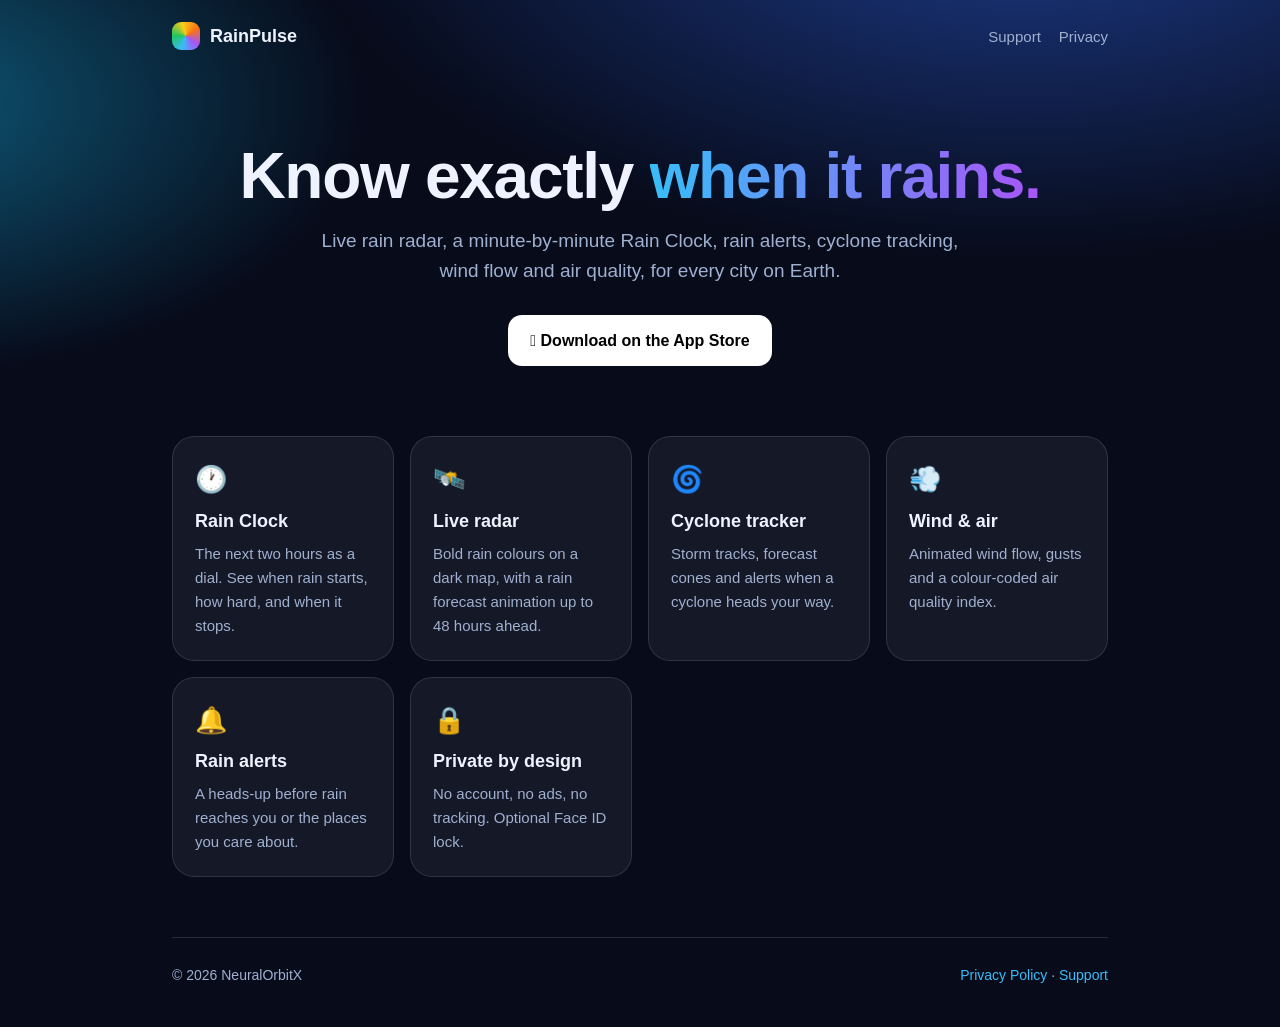
==== docs/index.html @ 942338b2 "Website: landing, privacy policy, support (GitHub Pages); wire URLs Co-Authored-By: Claude Opus 5.5 " ====
<!DOCTYPE html>
<html lang="en"><head><meta charset="utf-8"><meta name="viewport" content="width=device-width,initial-scale=1">
<title>RainPulse: Live Rain Radar, Rain Alerts, Wind & Air Quality</title>
<meta name="description" content="RainPulse shows when rain starts and stops, minute by minute. Live rain radar, rain forecast animation, cyclone tracker, wind flow and air quality for every city in the world.">
<meta property="og:title" content="RainPulse: Live Rain Radar"><meta property="og:description" content="Know exactly when it rains. Radar, rain alerts, cyclones, wind and AQI.">
<meta name="apple-itunes-app" content="app-id=6838320608">
<link rel="stylesheet" href="style.css">
<script type="application/ld+json">{"@context":"https://schema.org","@type":"MobileApplication","name":"RainPulse: Live Rain Radar","operatingSystem":"iOS","applicationCategory":"WeatherApplication","author":{"@type":"Organization","name":"NeuralOrbitX"},"offers":{"@type":"Offer","price":"0","priceCurrency":"USD"}}</script>
</head><body><div class="wrap">
<header><a class="brand" href="./"><span class="dot"></span>RainPulse</a><nav><a href="support.html">Support</a><a href="privacy.html">Privacy</a></nav></header>
<section class="hero">
<h1>Know exactly <span>when it rains.</span></h1>
<p>Live rain radar, a minute-by-minute Rain Clock, rain alerts, cyclone tracking, wind flow and air quality, for every city on Earth.</p>
<a class="cta" href="https://apps.apple.com/app/id6838320608">&#63743; Download on the App Store</a>
</section>
<section class="grid">
<div class="card"><div class="icon">🕐</div><h3>Rain Clock</h3><p>The next two hours as a dial. See when rain starts, how hard, and when it stops.</p></div>
<div class="card"><div class="icon">🛰️</div><h3>Live radar</h3><p>Bold rain colours on a dark map, with a rain forecast animation up to 48 hours ahead.</p></div>
<div class="card"><div class="icon">🌀</div><h3>Cyclone tracker</h3><p>Storm tracks, forecast cones and alerts when a cyclone heads your way.</p></div>
<div class="card"><div class="icon">💨</div><h3>Wind & air</h3><p>Animated wind flow, gusts and a colour-coded air quality index.</p></div>
<div class="card"><div class="icon">🔔</div><h3>Rain alerts</h3><p>A heads-up before rain reaches you or the places you care about.</p></div>
<div class="card"><div class="icon">🔒</div><h3>Private by design</h3><p>No account, no ads, no tracking. Optional Face ID lock.</p></div>
</section>
<footer><span>© 2026 NeuralOrbitX</span><span><a href="privacy.html">Privacy Policy</a> · <a href="support.html">Support</a></span></footer>
</div></body></html>
---- docs/style.css ----
:root{--bg:#070b1a;--fg:#eef3ff;--mute:#9fb0d0;--accent:#38bdf8;--card:rgba(255,255,255,.06);--line:rgba(255,255,255,.12)}
*{box-sizing:border-box}html{-webkit-text-size-adjust:100%}
body{margin:0;background:radial-gradient(1200px 600px at 80% -10%,#1d3b8a 0%,transparent 60%),radial-gradient(900px 500px at -10% 10%,#0e5a7a 0%,transparent 55%),var(--bg);color:var(--fg);font:16px/1.6 -apple-system,BlinkMacSystemFont,"SF Pro Text","Segoe UI",Roboto,sans-serif;min-height:100vh}
a{color:var(--accent);text-decoration:none}a:hover{text-decoration:underline}
.wrap{max-width:980px;margin:0 auto;padding:0 22px}
header{display:flex;justify-content:space-between;align-items:center;padding:22px 0}
.brand{display:flex;gap:10px;align-items:center;font-weight:700;font-size:18px;color:var(--fg)}
.brand .dot{width:28px;height:28px;border-radius:9px;background:conic-gradient(from 200deg,#38bdf8,#22c55e,#facc15,#f97316,#a855f7,#38bdf8)}
nav a{color:var(--mute);margin-left:18px;font-size:15px}
.hero{padding:70px 0 40px;text-align:center}
.hero h1{font-size:clamp(38px,6vw,64px);line-height:1.05;margin:0 0 16px;font-weight:800;letter-spacing:-.02em}
.hero h1 span{background:linear-gradient(90deg,#38bdf8,#a855f7);-webkit-background-clip:text;background-clip:text;color:transparent}
.hero p{color:var(--mute);font-size:19px;max-width:640px;margin:0 auto 28px}
.cta{display:inline-flex;gap:10px;align-items:center;background:#fff;color:#000;padding:13px 22px;border-radius:14px;font-weight:600}
.cta:hover{text-decoration:none;opacity:.9}
.grid{display:grid;grid-template-columns:repeat(auto-fit,minmax(220px,1fr));gap:16px;padding:30px 0 60px}
.card{background:var(--card);border:1px solid var(--line);border-radius:22px;padding:22px;backdrop-filter:blur(10px)}
.card h3{margin:6px 0 6px;font-size:18px}.card p{margin:0;color:var(--mute);font-size:15px}
.icon{font-size:26px}
.doc{max-width:760px;padding:30px 0 80px}.doc h1{font-size:36px;margin:10px 0}.doc h2{font-size:21px;margin-top:34px}
.doc p,.doc li{color:#d6def0}.updated{color:var(--mute);font-size:14px}
footer{border-top:1px solid var(--line);padding:26px 0 40px;color:var(--mute);font-size:14px;display:flex;justify-content:space-between;flex-wrap:wrap;gap:10px}
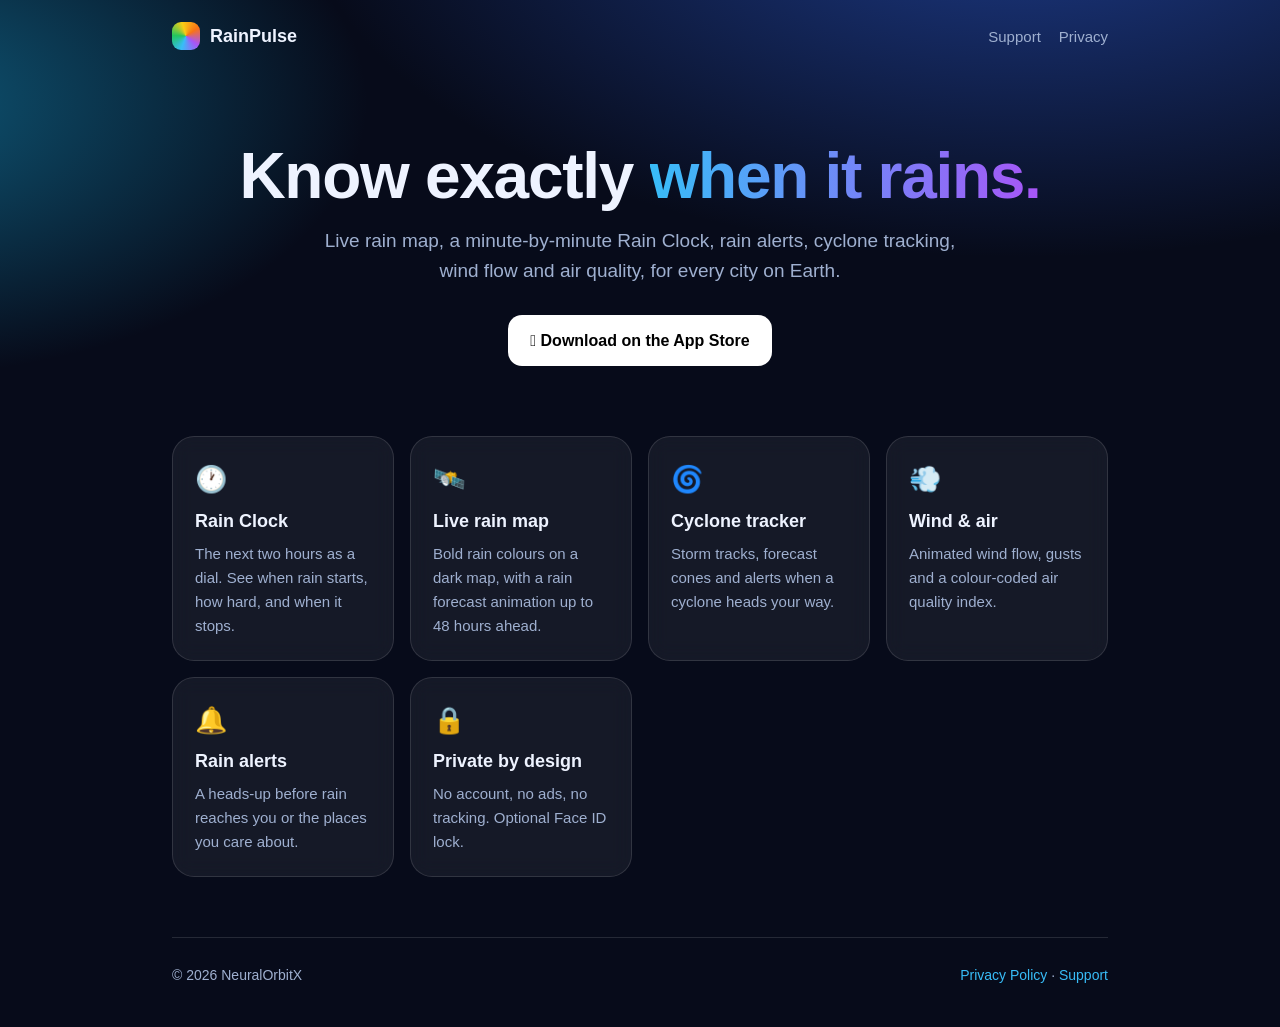
==== commit 22bfec33: "Call the map a rain map, not radar (app, translations, App Store listing, website); Rain Truth in li" ====
--- a/docs/index.html
+++ b/docs/index.html
@@ -1,21 +1,21 @@
 <!DOCTYPE html>
 <html lang="en"><head><meta charset="utf-8"><meta name="viewport" content="width=device-width,initial-scale=1">
-<title>RainPulse: Live Rain Radar, Rain Alerts, Wind & Air Quality</title>
-<meta name="description" content="RainPulse shows when rain starts and stops, minute by minute. Live rain radar, rain forecast animation, cyclone tracker, wind flow and air quality for every city in the world.">
-<meta property="og:title" content="RainPulse: Live Rain Radar"><meta property="og:description" content="Know exactly when it rains. Radar, rain alerts, cyclones, wind and AQI.">
+<title>RainPulse: Rain Map, Rain Alerts, Wind & Air Quality</title>
+<meta name="description" content="RainPulse shows when rain starts and stops, minute by minute. Live rain map, rain forecast animation, cyclone tracker, wind flow and air quality for every city in the world.">
+<meta property="og:title" content="RainPulse: Rain Map & Alerts"><meta property="og:description" content="Know exactly when it rains. Rain map, rain alerts, cyclones, wind and AQI.">
 <meta name="apple-itunes-app" content="app-id=6838320608">
 <link rel="stylesheet" href="style.css">
-<script type="application/ld+json">{"@context":"https://schema.org","@type":"MobileApplication","name":"RainPulse: Live Rain Radar","operatingSystem":"iOS","applicationCategory":"WeatherApplication","author":{"@type":"Organization","name":"NeuralOrbitX"},"offers":{"@type":"Offer","price":"0","priceCurrency":"USD"}}</script>
+<script type="application/ld+json">{"@context":"https://schema.org","@type":"MobileApplication","name":"RainPulse: Rain Map & Alerts","operatingSystem":"iOS","applicationCategory":"WeatherApplication","author":{"@type":"Organization","name":"NeuralOrbitX"},"offers":{"@type":"Offer","price":"0","priceCurrency":"USD"}}</script>
 </head><body><div class="wrap">
 <header><a class="brand" href="./"><span class="dot"></span>RainPulse</a><nav><a href="support.html">Support</a><a href="privacy.html">Privacy</a></nav></header>
 <section class="hero">
 <h1>Know exactly <span>when it rains.</span></h1>
-<p>Live rain radar, a minute-by-minute Rain Clock, rain alerts, cyclone tracking, wind flow and air quality, for every city on Earth.</p>
+<p>Live rain map, a minute-by-minute Rain Clock, rain alerts, cyclone tracking, wind flow and air quality, for every city on Earth.</p>
 <a class="cta" href="https://apps.apple.com/app/id6838320608">&#63743; Download on the App Store</a>
 </section>
 <section class="grid">
 <div class="card"><div class="icon">🕐</div><h3>Rain Clock</h3><p>The next two hours as a dial. See when rain starts, how hard, and when it stops.</p></div>
-<div class="card"><div class="icon">🛰️</div><h3>Live radar</h3><p>Bold rain colours on a dark map, with a rain forecast animation up to 48 hours ahead.</p></div>
+<div class="card"><div class="icon">🛰️</div><h3>Live rain map</h3><p>Bold rain colours on a dark map, with a rain forecast animation up to 48 hours ahead.</p></div>
 <div class="card"><div class="icon">🌀</div><h3>Cyclone tracker</h3><p>Storm tracks, forecast cones and alerts when a cyclone heads your way.</p></div>
 <div class="card"><div class="icon">💨</div><h3>Wind & air</h3><p>Animated wind flow, gusts and a colour-coded air quality index.</p></div>
 <div class="card"><div class="icon">🔔</div><h3>Rain alerts</h3><p>A heads-up before rain reaches you or the places you care about.</p></div>
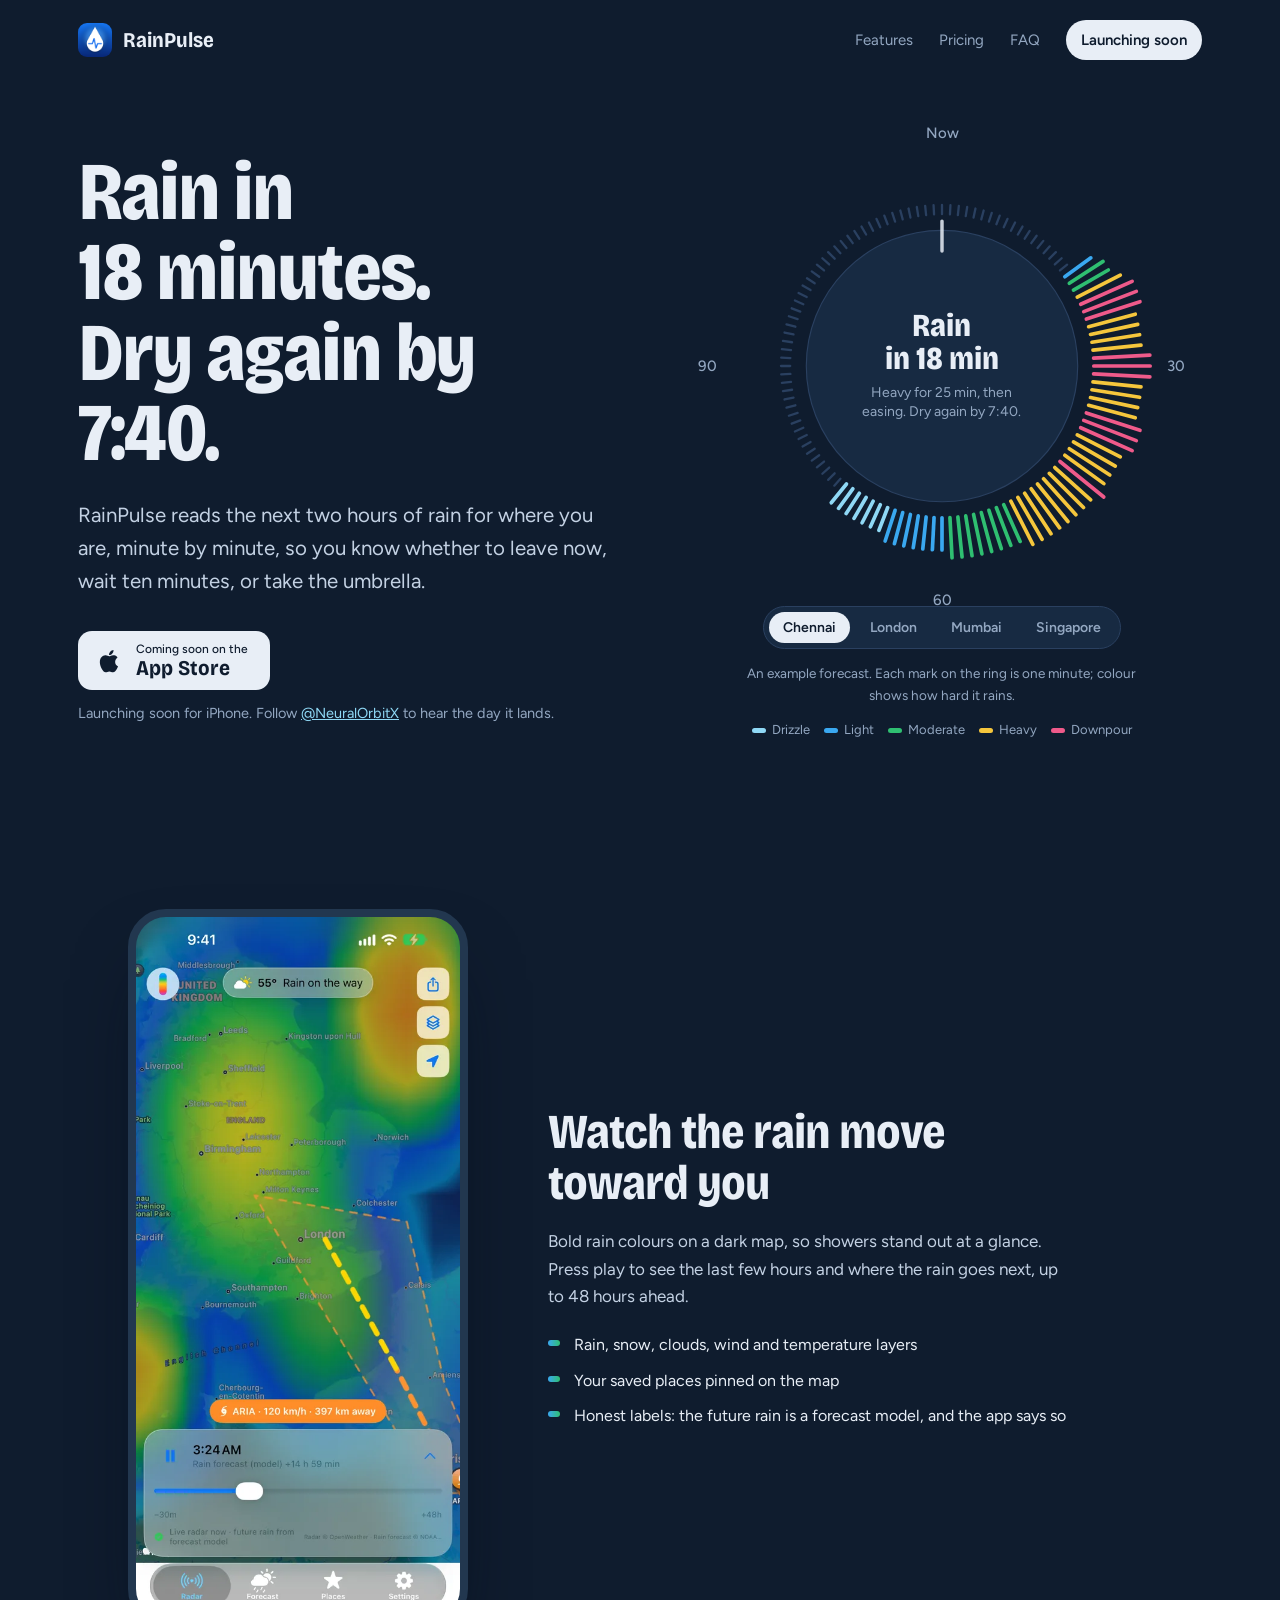
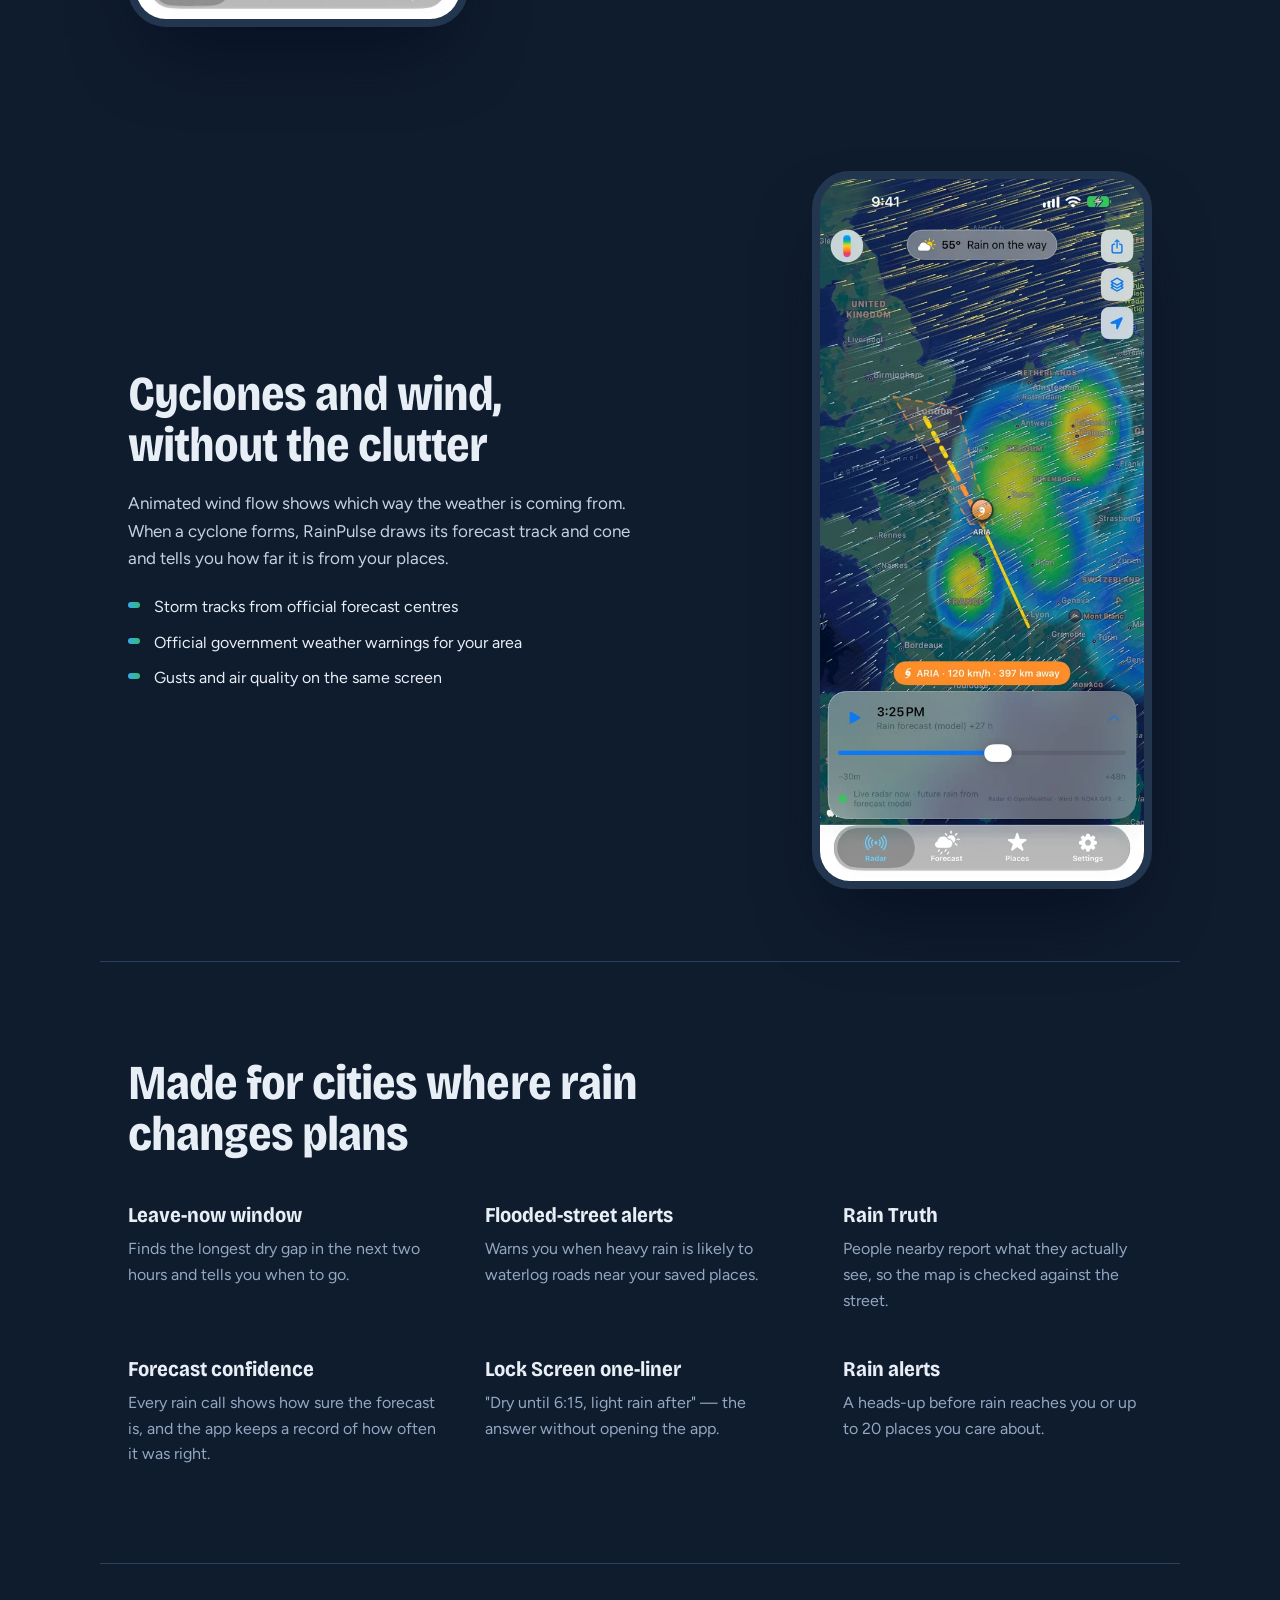
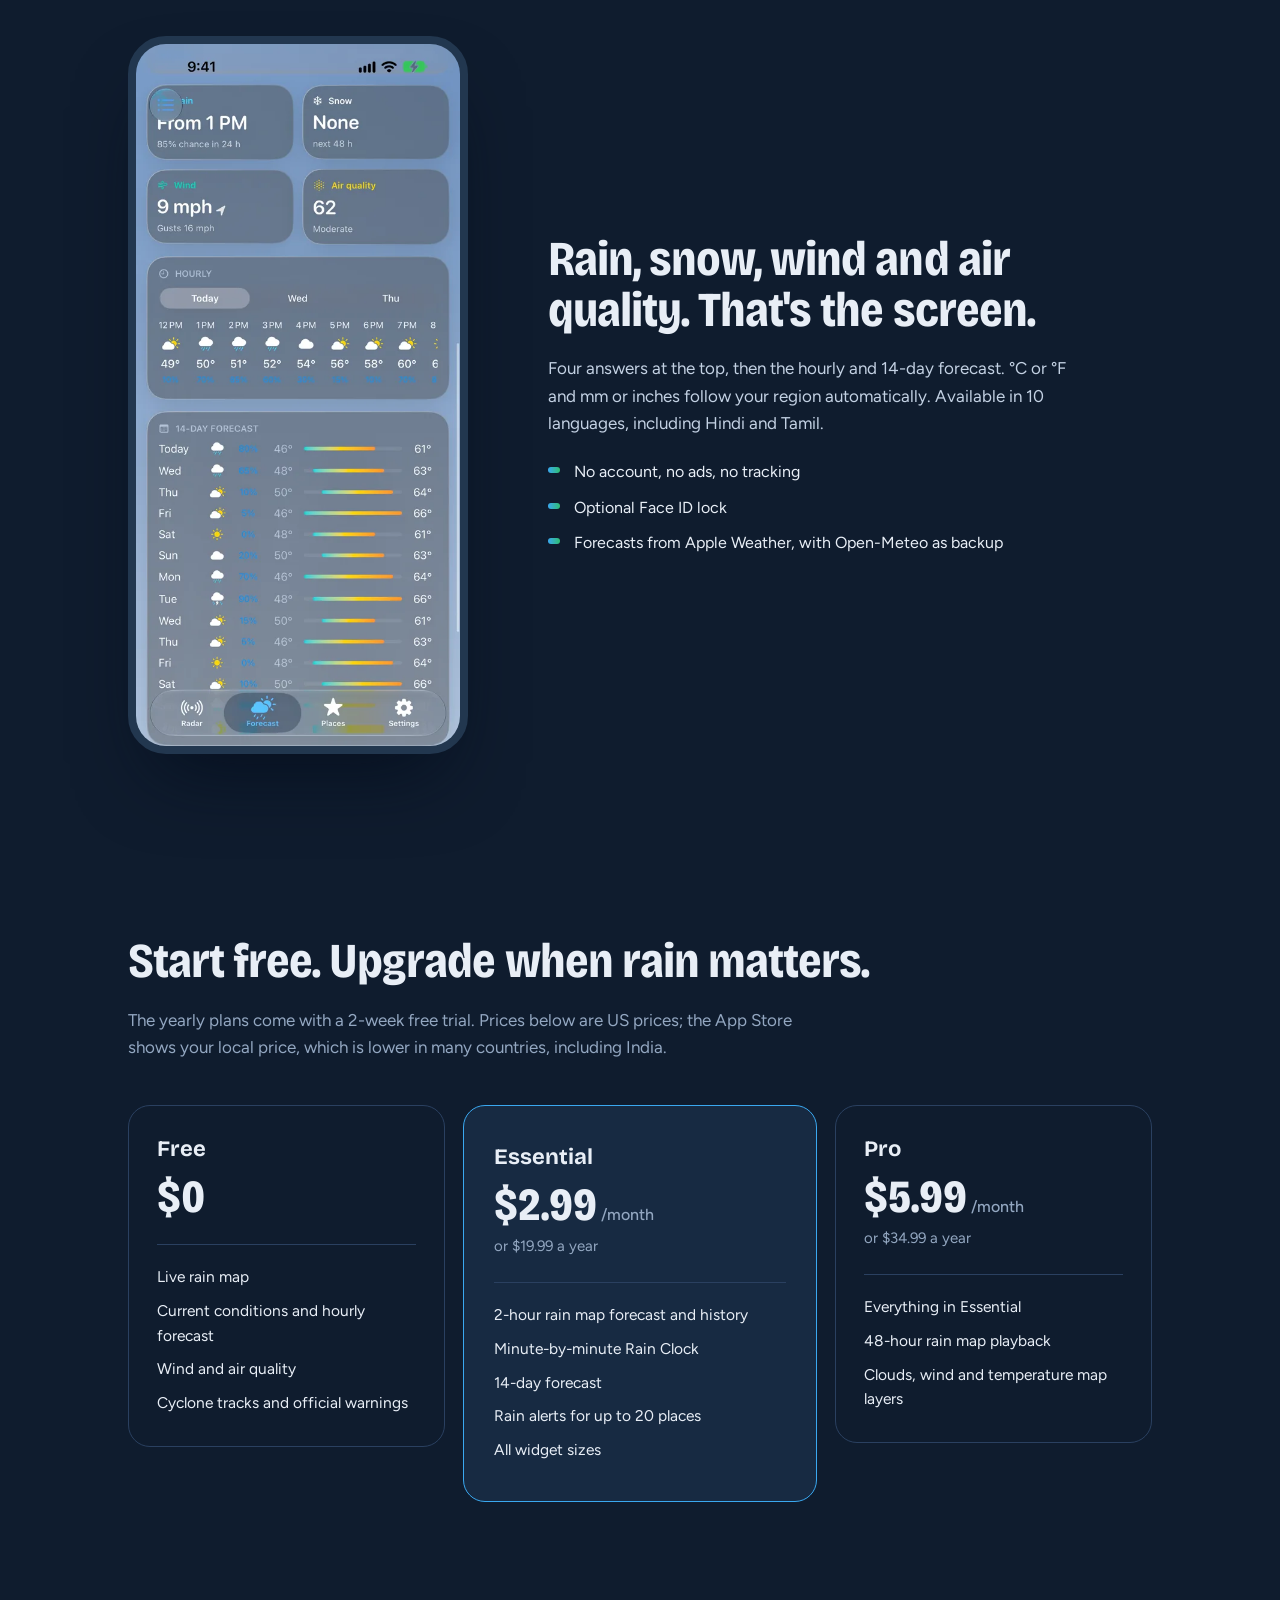
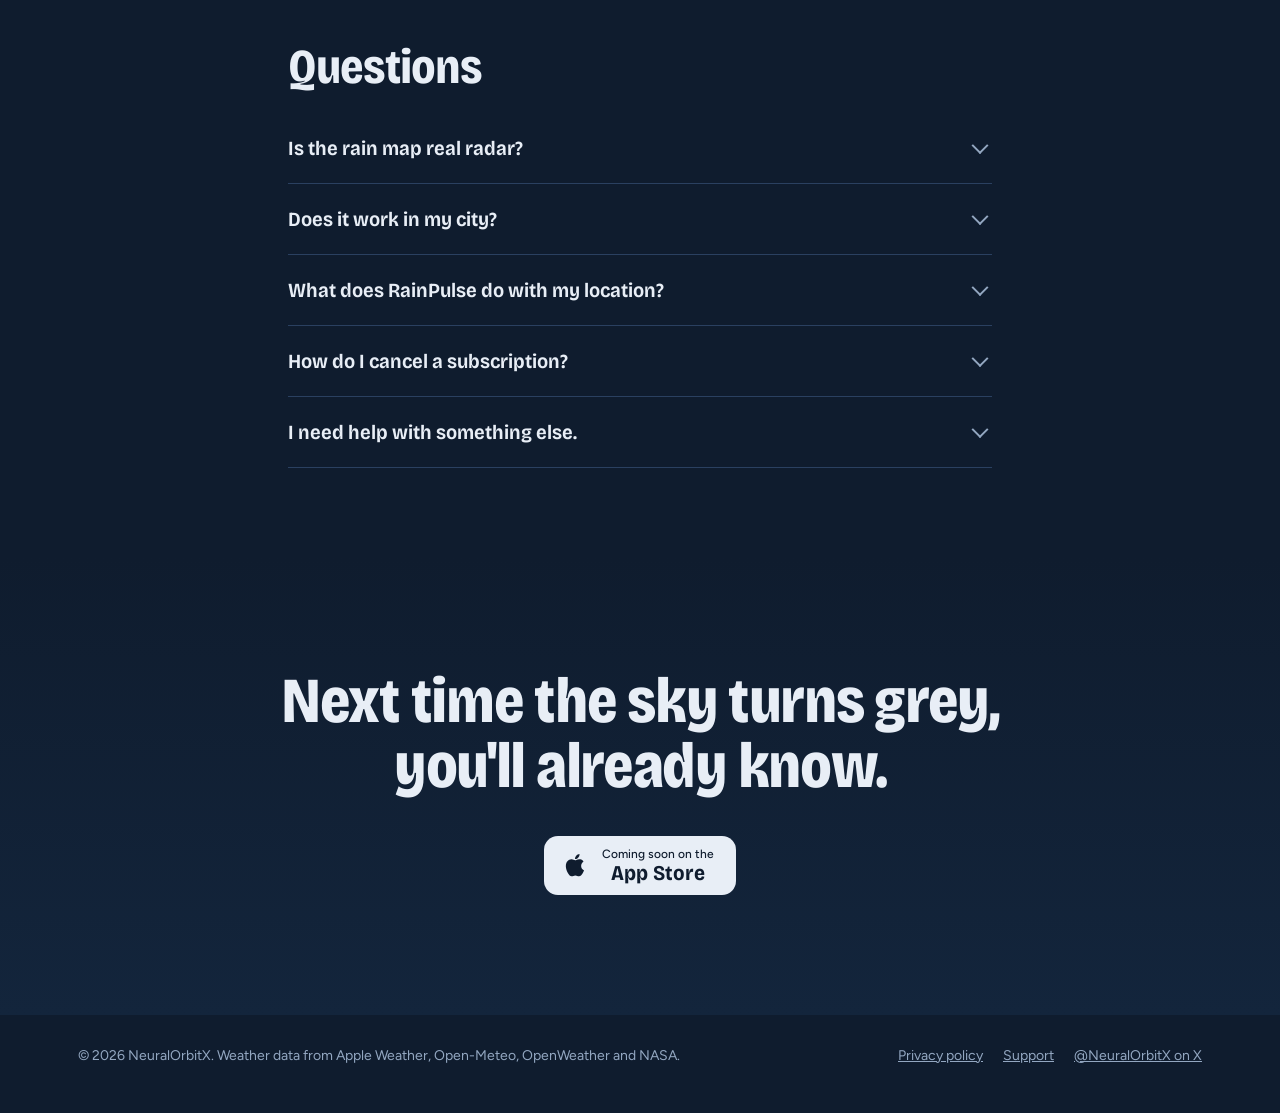
==== commit 0c1731bb: "New landing page with interactive Rain Clock; Firebase Hosting config Co-Authored-By: Claude Opus 5." ====
--- a/docs/index.html
+++ b/docs/index.html
@@ -1,25 +1,195 @@
 <!DOCTYPE html>
-<html lang="en"><head><meta charset="utf-8"><meta name="viewport" content="width=device-width,initial-scale=1">
-<title>RainPulse: Rain Map, Rain Alerts, Wind & Air Quality</title>
-<meta name="description" content="RainPulse shows when rain starts and stops, minute by minute. Live rain map, rain forecast animation, cyclone tracker, wind flow and air quality for every city in the world.">
-<meta property="og:title" content="RainPulse: Rain Map & Alerts"><meta property="og:description" content="Know exactly when it rains. Rain map, rain alerts, cyclones, wind and AQI.">
+<html lang="en">
+<head>
+<meta charset="utf-8">
+<meta name="viewport" content="width=device-width,initial-scale=1,viewport-fit=cover">
+<title>RainPulse: know exactly when it rains — rain map, rain alerts, wind and air quality</title>
+<meta name="description" content="RainPulse tells you when rain starts and stops, minute by minute. Rain Clock, live rain map, rain alerts, flooded-street warnings, cyclone tracking, wind and air quality for every city in the world. For iPhone.">
+<meta name="theme-color" content="#0f1c2e">
+<link rel="canonical" href="https://rainpulse.web.app/">
+<meta property="og:type" content="website">
+<meta property="og:url" content="https://rainpulse.web.app/">
+<meta property="og:title" content="RainPulse: know exactly when it rains">
+<meta property="og:description" content="A minute-by-minute Rain Clock, live rain map, rain alerts, cyclones, wind and air quality. No account, no ads.">
+<meta property="og:image" content="https://rainpulse.web.app/img/og.png">
+<meta name="twitter:card" content="summary_large_image">
+<meta name="twitter:site" content="@NeuralOrbitX">
 <meta name="apple-itunes-app" content="app-id=6838320608">
-<link rel="stylesheet" href="style.css">
+<link rel="icon" href="favicon.png">
+<link rel="apple-touch-icon" href="img/icon-180.png">
+<link rel="preload" href="fonts/bricolage.woff2" as="font" type="font/woff2" crossorigin>
+<link rel="stylesheet" href="site.css">
 <script type="application/ld+json">{"@context":"https://schema.org","@type":"MobileApplication","name":"RainPulse: Rain Map & Alerts","operatingSystem":"iOS","applicationCategory":"WeatherApplication","author":{"@type":"Organization","name":"NeuralOrbitX"},"offers":{"@type":"Offer","price":"0","priceCurrency":"USD"}}</script>
-</head><body><div class="wrap">
-<header><a class="brand" href="./"><span class="dot"></span>RainPulse</a><nav><a href="support.html">Support</a><a href="privacy.html">Privacy</a></nav></header>
+</head>
+<body>
+<a class="skip" href="#main">Skip to content</a>
+<header class="top">
+  <a class="brand" href="./"><img src="img/icon-180.png" alt="" width="34" height="34">RainPulse</a>
+  <nav aria-label="Main">
+    <a href="#features">Features</a>
+    <a href="#pricing">Pricing</a>
+    <a href="#faq">FAQ</a>
+    <a class="store-mini" href="#get" data-store>Get the app</a>
+  </nav>
+</header>
+
+<main id="main">
 <section class="hero">
-<h1>Know exactly <span>when it rains.</span></h1>
-<p>Live rain map, a minute-by-minute Rain Clock, rain alerts, cyclone tracking, wind flow and air quality, for every city on Earth.</p>
-<a class="cta" href="https://apps.apple.com/app/id6838320608">&#63743; Download on the App Store</a>
+  <div class="hero-copy">
+    <h1>Rain in 18&nbsp;minutes.<br>Dry again by 7:40.</h1>
+    <p class="lede">RainPulse reads the next two hours of rain for where you are, minute by minute, so you know whether to leave now, wait ten minutes, or take the umbrella.</p>
+    <div class="cta-row" id="get">
+      <a class="store" href="https://apps.apple.com/app/id6838320608" data-store>
+        <svg viewBox="0 0 24 24" aria-hidden="true"><path fill="currentColor" d="M16.4 12.6c0-2.4 2-3.6 2.1-3.7-1.1-1.7-2.9-1.9-3.5-1.9-1.5-.2-2.9.9-3.7.9-.8 0-1.9-.9-3.2-.8-1.6 0-3.1 1-4 2.4-1.7 3-.4 7.4 1.2 9.8.8 1.2 1.8 2.5 3 2.4 1.2 0 1.7-.8 3.1-.8 1.5 0 1.9.8 3.2.8 1.3 0 2.2-1.2 3-2.4.9-1.4 1.3-2.7 1.3-2.8-.1 0-2.5-1-2.5-3.9zM14 5.5c.7-.8 1.1-1.9 1-3-1 0-2.1.7-2.8 1.5-.6.7-1.2 1.8-1 2.9 1 .1 2.1-.6 2.8-1.4z"/></svg>
+        <span><small data-store-small>Coming soon on the</small>App Store</span>
+      </a>
+      <p class="cta-note">Free to download. iPhone, with Home Screen and Lock Screen widgets.</p>
+    </div>
+  </div>
+
+  <figure class="clock" aria-label="Example Rain Clock showing the next two hours of rain">
+    <svg id="dial" viewBox="0 0 400 400" role="img">
+      <title>Rain Clock: the next 120 minutes of rain around a dial</title>
+      <g id="ticks"></g>
+      <circle cx="200" cy="200" r="118" class="face"/>
+      <line id="hand" x1="200" y1="100" x2="200" y2="74" class="hand"/>
+    </svg>
+    <div class="clock-center" aria-live="polite">
+      <span id="c-head">Rain in 18 min</span>
+      <span id="c-sub">Heavy for 25 min, then easing</span>
+    </div>
+    <figcaption>
+      <div class="cities" role="tablist" aria-label="Example cities">
+        <button role="tab" aria-selected="true" data-city="chennai">Chennai</button>
+        <button role="tab" aria-selected="false" data-city="london">London</button>
+        <button role="tab" aria-selected="false" data-city="mumbai">Mumbai</button>
+        <button role="tab" aria-selected="false" data-city="singapore">Singapore</button>
+      </div>
+      <p class="clock-note">An example forecast. Each mark on the ring is one minute; colour shows how hard it rains.</p>
+      <ol class="scale" aria-label="Rain intensity colours">
+        <li><i style="background:var(--r1)"></i>Drizzle</li>
+        <li><i style="background:var(--r2)"></i>Light</li>
+        <li><i style="background:var(--r3)"></i>Moderate</li>
+        <li><i style="background:var(--r4)"></i>Heavy</li>
+        <li><i style="background:var(--r5)"></i>Downpour</li>
+      </ol>
+    </figcaption>
+  </figure>
 </section>
-<section class="grid">
-<div class="card"><div class="icon">🕐</div><h3>Rain Clock</h3><p>The next two hours as a dial. See when rain starts, how hard, and when it stops.</p></div>
-<div class="card"><div class="icon">🛰️</div><h3>Live rain map</h3><p>Bold rain colours on a dark map, with a rain forecast animation up to 48 hours ahead.</p></div>
-<div class="card"><div class="icon">🌀</div><h3>Cyclone tracker</h3><p>Storm tracks, forecast cones and alerts when a cyclone heads your way.</p></div>
-<div class="card"><div class="icon">💨</div><h3>Wind & air</h3><p>Animated wind flow, gusts and a colour-coded air quality index.</p></div>
-<div class="card"><div class="icon">🔔</div><h3>Rain alerts</h3><p>A heads-up before rain reaches you or the places you care about.</p></div>
-<div class="card"><div class="icon">🔒</div><h3>Private by design</h3><p>No account, no ads, no tracking. Optional Face ID lock.</p></div>
+
+<section class="feature split" id="features">
+  <div class="phone"><img src="img/map.webp" alt="RainPulse rain map over England with a cyclone track and the forecast timeline" width="540" height="1170" loading="lazy"></div>
+  <div class="feature-copy">
+    <h2>Watch the rain move toward you</h2>
+    <p>Bold rain colours on a dark map, so showers stand out at a glance. Press play to see the last few hours and where the rain goes next, up to 48 hours ahead.</p>
+    <ul class="ticks">
+      <li>Rain, snow, clouds, wind and temperature layers</li>
+      <li>Your saved places pinned on the map</li>
+      <li>Honest labels: the future rain is a forecast model, and the app says so</li>
+    </ul>
+  </div>
 </section>
-<footer><span>© 2026 NeuralOrbitX</span><span><a href="privacy.html">Privacy Policy</a> · <a href="support.html">Support</a></span></footer>
-</div></body></html>
+
+<section class="feature split flip">
+  <div class="phone"><img src="img/wind.webp" alt="Animated wind flow and a cyclone forecast track on the RainPulse map" width="540" height="1170" loading="lazy"></div>
+  <div class="feature-copy">
+    <h2>Cyclones and wind, without the clutter</h2>
+    <p>Animated wind flow shows which way the weather is coming from. When a cyclone forms, RainPulse draws its forecast track and cone and tells you how far it is from your places.</p>
+    <ul class="ticks">
+      <li>Storm tracks from official forecast centres</li>
+      <li>Official government weather warnings for your area</li>
+      <li>Gusts and air quality on the same screen</li>
+    </ul>
+  </div>
+</section>
+
+<section class="more">
+  <h2>Made for cities where rain changes plans</h2>
+  <dl class="more-list">
+    <div><dt>Leave-now window</dt><dd>Finds the longest dry gap in the next two hours and tells you when to go.</dd></div>
+    <div><dt>Flooded-street alerts</dt><dd>Warns you when heavy rain is likely to waterlog roads near your saved places.</dd></div>
+    <div><dt>Rain Truth</dt><dd>People nearby report what they actually see, so the map is checked against the street.</dd></div>
+    <div><dt>Forecast confidence</dt><dd>Every rain call shows how sure the forecast is, and the app keeps a record of how often it was right.</dd></div>
+    <div><dt>Lock Screen one-liner</dt><dd>"Dry until 6:15, light rain after" — the answer without opening the app.</dd></div>
+    <div><dt>Rain alerts</dt><dd>A heads-up before rain reaches you or up to 20 places you care about.</dd></div>
+  </dl>
+</section>
+
+<section class="feature split">
+  <div class="phone"><img src="img/conditions.webp" alt="RainPulse conditions: rain from 1 PM, no snow, wind 9 mph, air quality 62, hourly and 14-day forecast" width="540" height="1170" loading="lazy"></div>
+  <div class="feature-copy">
+    <h2>Rain, snow, wind and air quality. That's the screen.</h2>
+    <p>Four answers at the top, then the hourly and 14-day forecast. °C or °F and mm or inches follow your region automatically. Available in 10 languages, including Hindi and Tamil.</p>
+    <ul class="ticks">
+      <li>No account, no ads, no tracking</li>
+      <li>Optional Face ID lock</li>
+      <li>Forecasts from Apple Weather, with Open-Meteo as backup</li>
+    </ul>
+  </div>
+</section>
+
+<section class="pricing" id="pricing">
+  <h2>Start free. Upgrade when rain matters.</h2>
+  <p class="pricing-lede">The yearly plans come with a 2-week free trial. Prices below are US prices; the App Store shows your local price, which is lower in many countries, including India.</p>
+  <div class="plans">
+    <article class="plan">
+      <h3>Free</h3>
+      <p class="price">$0</p>
+      <ul>
+        <li>Live rain map</li>
+        <li>Current conditions and hourly forecast</li>
+        <li>Wind and air quality</li>
+        <li>Cyclone tracks and official warnings</li>
+      </ul>
+    </article>
+    <article class="plan main">
+      <h3>Essential</h3>
+      <p class="price">$2.99<span>/month</span></p>
+      <p class="alt">or $19.99 a year</p>
+      <ul>
+        <li>2-hour rain map forecast and history</li>
+        <li>Minute-by-minute Rain Clock</li>
+        <li>14-day forecast</li>
+        <li>Rain alerts for up to 20 places</li>
+        <li>All widget sizes</li>
+      </ul>
+    </article>
+    <article class="plan">
+      <h3>Pro</h3>
+      <p class="price">$5.99<span>/month</span></p>
+      <p class="alt">or $34.99 a year</p>
+      <ul>
+        <li>Everything in Essential</li>
+        <li>48-hour rain map playback</li>
+        <li>Clouds, wind and temperature map layers</li>
+      </ul>
+    </article>
+  </div>
+</section>
+
+<section class="faq" id="faq">
+  <h2>Questions</h2>
+  <details><summary>Is the rain map real radar?</summary><p>No, and we say so. The map shows a rain estimate built from satellite data and forecast models, which works everywhere in the world, including places with no radar coverage. Rain Truth reports from people nearby help check it against what is actually falling.</p></details>
+  <details><summary>Does it work in my city?</summary><p>Yes. RainPulse covers every city in the world. Rain alerts, the Rain Clock and the 14-day forecast work wherever you are; official warnings appear where a national weather service publishes them.</p></details>
+  <details><summary>What does RainPulse do with my location?</summary><p>It sends approximate coordinates to the weather services to fetch your forecast. There is no account, nothing is sold, and nothing is used for tracking. The full details are in the <a href="privacy.html">privacy policy</a>.</p></details>
+  <details><summary>How do I cancel a subscription?</summary><p>In your iPhone's Settings, tap your name, then Subscriptions. Subscriptions renew automatically unless you cancel at least 24 hours before the end of the period.</p></details>
+  <details><summary>I need help with something else.</summary><p>Visit the <a href="support.html">support page</a> and we'll get back to you.</p></details>
+</section>
+
+<section class="closer">
+  <p class="closer-line">Next time the sky turns grey, you'll already know.</p>
+  <a class="store" href="https://apps.apple.com/app/id6838320608" data-store>
+    <svg viewBox="0 0 24 24" aria-hidden="true"><path fill="currentColor" d="M16.4 12.6c0-2.4 2-3.6 2.1-3.7-1.1-1.7-2.9-1.9-3.5-1.9-1.5-.2-2.9.9-3.7.9-.8 0-1.9-.9-3.2-.8-1.6 0-3.1 1-4 2.4-1.7 3-.4 7.4 1.2 9.8.8 1.2 1.8 2.5 3 2.4 1.2 0 1.7-.8 3.1-.8 1.5 0 1.9.8 3.2.8 1.3 0 2.2-1.2 3-2.4.9-1.4 1.3-2.7 1.3-2.8-.1 0-2.5-1-2.5-3.9zM14 5.5c.7-.8 1.1-1.9 1-3-1 0-2.1.7-2.8 1.5-.6.7-1.2 1.8-1 2.9 1 .1 2.1-.6 2.8-1.4z"/></svg>
+    <span><small data-store-small>Coming soon on the</small>App Store</span>
+  </a>
+</section>
+</main>
+
+<footer class="foot">
+  <p>© 2026 NeuralOrbitX. Weather data from Apple Weather, Open-Meteo, OpenWeather and NASA.</p>
+  <p><a href="privacy.html">Privacy policy</a><a href="support.html">Support</a><a href="https://x.com/NeuralOrbitX">@NeuralOrbitX on X</a></p>
+</footer>
+
+<script src="site.js"></script>
+</body>
+</html>
--- a/docs/site.css
+++ b/docs/site.css
@@ -0,0 +1,133 @@
+@font-face{font-family:"Bricolage Grotesque";src:url(fonts/bricolage.woff2) format("woff2");font-weight:200 800;font-stretch:75% 100%;font-display:swap}
+@font-face{font-family:"Figtree";src:url(fonts/figtree.woff2) format("woff2");font-weight:300 900;font-display:swap}
+:root{
+  --ink:#0f1c2e;        /* monsoon evening sky */
+  --slate:#172a42;      /* wet asphalt */
+  --line:#2a4060;
+  --paper:#e8eef6;
+  --mute:#93a7c1;
+  --r1:#8fd8f5;--r2:#3aa8f0;--r3:#2fbf71;--r4:#f5c63c;--r5:#ef5a8a;
+  --display:"Bricolage Grotesque",ui-sans-serif,system-ui,sans-serif;
+  --body:"Figtree",ui-sans-serif,system-ui,-apple-system,sans-serif;
+}
+*{box-sizing:border-box}
+html{-webkit-text-size-adjust:100%;scroll-behavior:smooth}
+body{margin:0;background:var(--ink);color:var(--paper);font:17px/1.6 var(--body);-webkit-font-smoothing:antialiased}
+img{max-width:100%;display:block}
+a{color:var(--r1)}
+:focus-visible{outline:2px solid var(--r1);outline-offset:3px;border-radius:6px}
+.skip{position:absolute;left:-999px;top:8px;background:var(--paper);color:var(--ink);padding:8px 14px;border-radius:8px}
+.skip:focus{left:12px;z-index:10}
+
+/* header */
+.top{max-width:1180px;margin:0 auto;padding:20px 28px;display:flex;align-items:center;justify-content:space-between;gap:16px}
+.brand{display:flex;align-items:center;gap:11px;color:var(--paper);text-decoration:none;font:700 21px/1 var(--display);font-variation-settings:"wdth" 88}
+.brand img{border-radius:9px}
+.top nav{display:flex;align-items:center;gap:26px}
+.top nav a{color:var(--mute);text-decoration:none;font-size:15px}
+.top nav a:hover{color:var(--paper)}
+.top nav .store-mini{color:var(--ink);background:var(--paper);padding:8px 15px;border-radius:999px;font-weight:600}
+.top nav .store-mini:hover{color:var(--ink);background:#fff}
+
+/* hero */
+.hero{max-width:1180px;margin:0 auto;padding:56px 28px 96px;display:grid;grid-template-columns:1.05fr 1fr;gap:56px;align-items:center}
+.hero h1{font:800 clamp(44px,6.4vw,86px)/.98 var(--display);font-variation-settings:"wdth" 80,"opsz" 96;letter-spacing:-.025em;margin:0 0 26px}
+.lede{font-size:clamp(18px,1.6vw,21px);color:#c3d1e3;max-width:34em;margin:0 0 34px}
+.cta-row{display:flex;flex-direction:column;gap:12px;align-items:flex-start}
+.cta-note{margin:0;color:var(--mute);font-size:14.5px}
+.store{display:inline-flex;align-items:center;gap:12px;background:var(--paper);color:var(--ink);text-decoration:none;padding:11px 22px 11px 18px;border-radius:14px;transition:background .15s}
+.store:hover{background:#fff}
+.store svg{width:28px;height:28px}
+.store span{display:flex;flex-direction:column;font:700 21px/1.05 var(--display);font-variation-settings:"wdth" 90}
+.store small{font:500 12px/1.2 var(--body)}
+
+/* rain clock */
+.clock{margin:0;position:relative;display:flex;flex-direction:column;align-items:center}
+#dial{width:min(460px,100%);height:auto;overflow:visible}
+#dial .tick{stroke-linecap:round;transition:stroke .5s ease,opacity .5s ease}
+#dial .face{fill:var(--slate);stroke:var(--line);stroke-width:1}
+#dial .hand{transform-origin:200px 200px;transform-box:view-box;stroke:var(--paper);stroke-width:3;stroke-linecap:round;opacity:.85}
+#dial .pin{fill:var(--paper)}
+#dial .hour{fill:var(--mute);font:500 13px var(--body)}
+.clock-center{position:absolute;top:0;left:0;right:0;aspect-ratio:1;max-width:460px;margin:0 auto;display:flex;flex-direction:column;align-items:center;justify-content:center;text-align:center;pointer-events:none;padding:0 27%}
+#c-head{font:800 clamp(24px,2.6vw,32px)/1.02 var(--display);font-variation-settings:"wdth" 82}
+#c-sub{color:var(--mute);font-size:14px;margin-top:8px;line-height:1.35}
+.clock figcaption{display:flex;flex-direction:column;align-items:center;gap:14px;margin-top:10px}
+.cities{display:flex;flex-wrap:wrap;justify-content:center;gap:6px;background:var(--slate);padding:5px;border-radius:999px;border:1px solid var(--line)}
+.cities button{font:600 14px var(--body);color:var(--mute);background:none;border:0;padding:7px 14px;border-radius:999px;cursor:pointer}
+.cities button[aria-selected="true"]{background:var(--paper);color:var(--ink)}
+.clock-note{margin:0;font-size:13.5px;color:var(--mute);text-align:center;max-width:30em}
+.scale{display:flex;flex-wrap:wrap;justify-content:center;gap:14px;list-style:none;margin:0;padding:0;font-size:13px;color:var(--mute)}
+.scale li{display:flex;align-items:center;gap:6px}
+.scale i{width:14px;height:5px;border-radius:3px;display:block}
+
+/* feature rows */
+.feature{max-width:1080px;margin:0 auto;padding:72px 28px}
+.split{display:grid;grid-template-columns:minmax(0,340px) 1fr;gap:80px;align-items:center}
+.split.flip{grid-template-columns:1fr minmax(0,340px)}
+.split.flip .phone{order:2}
+.phone{border-radius:38px;overflow:hidden;border:8px solid #22374f;box-shadow:0 40px 80px -30px rgba(3,10,25,.8);background:#22374f}
+.phone img{width:100%;height:auto}
+.feature-copy{max-width:31em}
+h2{font:750 clamp(32px,3.8vw,50px)/1.04 var(--display);font-variation-settings:"wdth" 82;letter-spacing:-.02em;margin:0 0 20px}
+.feature-copy p{color:#c3d1e3;margin:0 0 22px}
+.ticks{list-style:none;padding:0;margin:0;display:grid;gap:10px}
+.ticks li{position:relative;padding-left:26px;color:var(--paper);font-size:16px}
+.ticks li::before{content:"";position:absolute;left:0;top:.5em;width:12px;height:6px;border-radius:3px;background:linear-gradient(90deg,var(--r2),var(--r3))}
+
+/* more */
+.more{max-width:1080px;margin:0 auto;padding:96px 28px;border-top:1px solid var(--line);border-bottom:1px solid var(--line)}
+.more h2{max-width:14em}
+.more-list{display:grid;grid-template-columns:repeat(3,1fr);gap:44px 48px;margin:44px 0 0}
+.more-list dt{font:700 21px/1.2 var(--display);font-variation-settings:"wdth" 88;margin-bottom:8px}
+.more-list dd{margin:0;color:var(--mute);font-size:16px}
+
+/* pricing */
+.pricing{max-width:1080px;margin:0 auto;padding:110px 28px 80px}
+.pricing-lede{color:var(--mute);max-width:40em;margin:0 0 44px}
+.plans{display:grid;grid-template-columns:1fr 1.12fr 1fr;gap:18px;align-items:start}
+.plan{border:1px solid var(--line);border-radius:22px;padding:30px 28px}
+.plan.main{background:var(--slate);border-color:var(--r2);padding:38px 30px}
+.plan h3{font:700 22px var(--display);margin:0 0 12px}
+.price{font:800 46px/1 var(--display);font-variation-settings:"wdth" 80;margin:0}
+.price span{font:500 16px var(--body);color:var(--mute);margin-left:4px}
+.alt{margin:6px 0 0;color:var(--mute);font-size:15px}
+.plan ul{list-style:none;margin:24px 0 0;padding:20px 0 0;border-top:1px solid var(--line);display:grid;gap:9px;font-size:15.5px}
+
+/* faq */
+.faq{max-width:760px;margin:0 auto;padding:60px 28px 90px}
+details{border-bottom:1px solid var(--line)}
+summary{cursor:pointer;list-style:none;padding:22px 36px 22px 0;font:650 20px/1.3 var(--display);font-variation-settings:"wdth" 92;position:relative}
+summary::-webkit-details-marker{display:none}
+summary::after{content:"";position:absolute;right:6px;top:50%;width:10px;height:10px;border-right:2px solid var(--mute);border-bottom:2px solid var(--mute);transform:translateY(-70%) rotate(45deg);transition:transform .2s}
+details[open] summary::after{transform:translateY(-30%) rotate(-135deg)}
+details p{margin:0 0 22px;color:#c3d1e3}
+
+/* closer */
+.closer{text-align:center;padding:110px 28px 120px;background:linear-gradient(180deg,var(--ink),#13253c)}
+.closer-line{font:800 clamp(34px,5vw,64px)/1.02 var(--display);font-variation-settings:"wdth" 80;letter-spacing:-.02em;max-width:13em;margin:0 auto 38px}
+
+.foot{max-width:1180px;margin:0 auto;padding:30px 28px 46px;display:flex;flex-wrap:wrap;justify-content:space-between;gap:12px;color:var(--mute);font-size:14px}
+.foot p{margin:0;display:flex;flex-wrap:wrap;gap:20px}
+.foot a{color:var(--mute)}.foot a:hover{color:var(--paper)}
+
+@media (max-width:900px){
+  .hero{grid-template-columns:1fr;padding-top:28px;gap:48px}
+  .split,.split.flip{grid-template-columns:1fr;gap:44px}
+  .split .phone,.split.flip .phone{order:2;max-width:300px;margin:0 auto}
+  .more-list{grid-template-columns:1fr 1fr}
+  .plans{grid-template-columns:1fr}
+  .top nav a:not(.store-mini){display:none}
+}
+@media (max-width:560px){
+  .cities button{padding:7px 10px;font-size:13.5px}
+  .cities{gap:2px}
+  body{font-size:16px}
+  .more-list{grid-template-columns:1fr;gap:28px}
+  .feature{padding:56px 22px}
+  .hero,.more,.pricing,.top{padding-left:22px;padding-right:22px}
+}
+@media (prefers-reduced-motion:reduce){
+  html{scroll-behavior:auto}
+  #dial .tick{transition:none}
+}
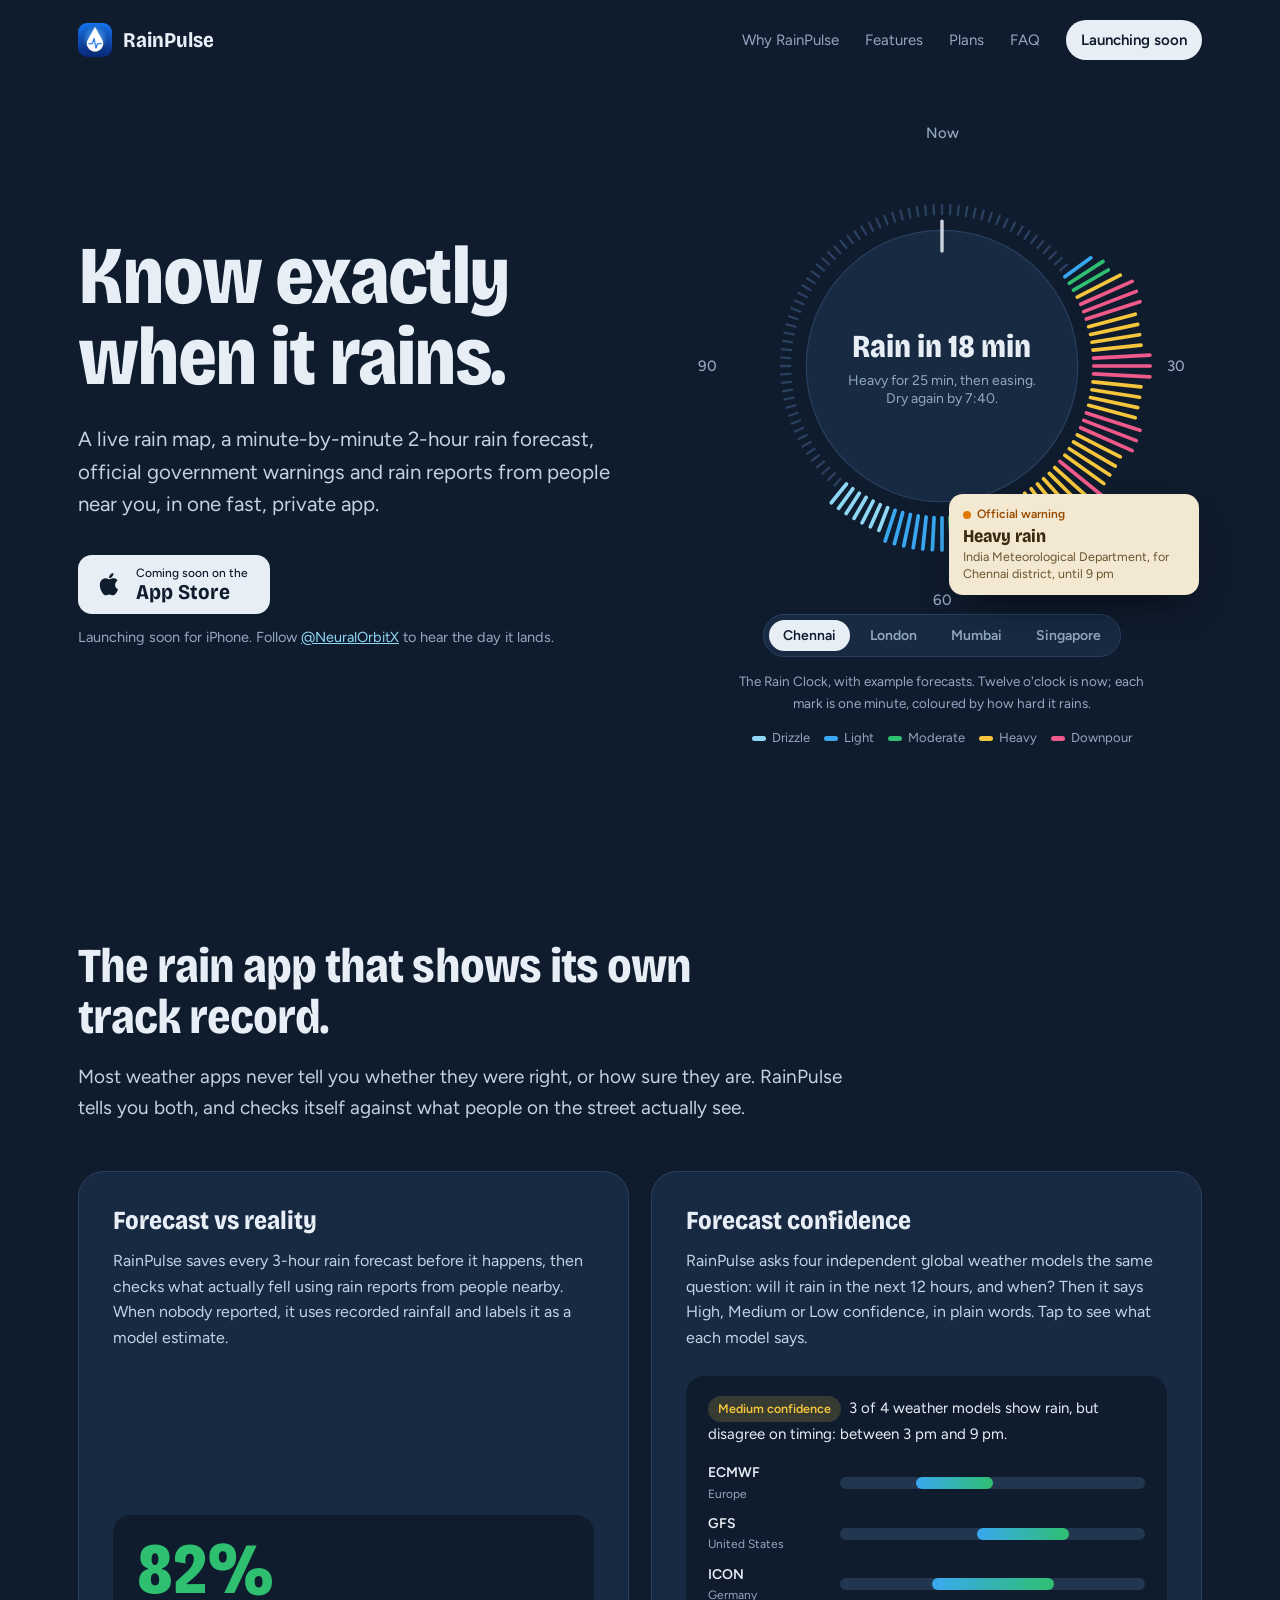
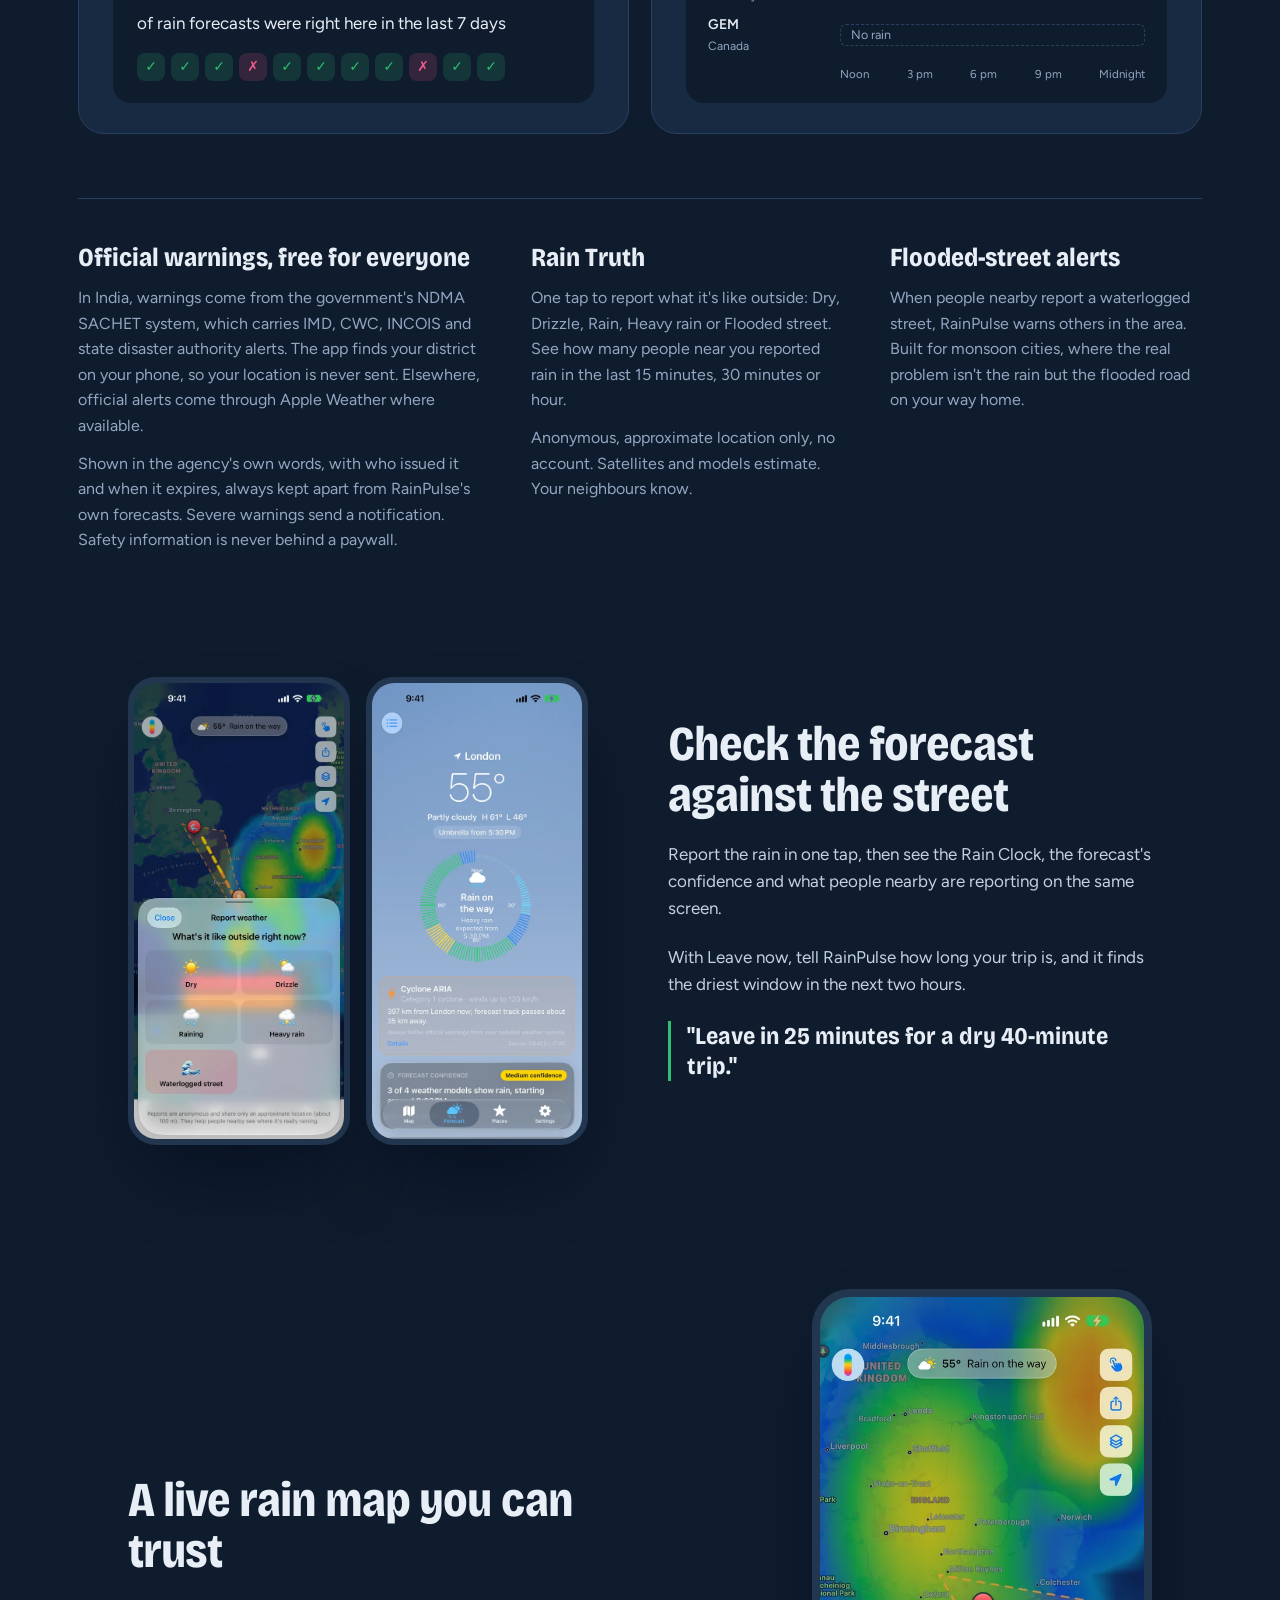
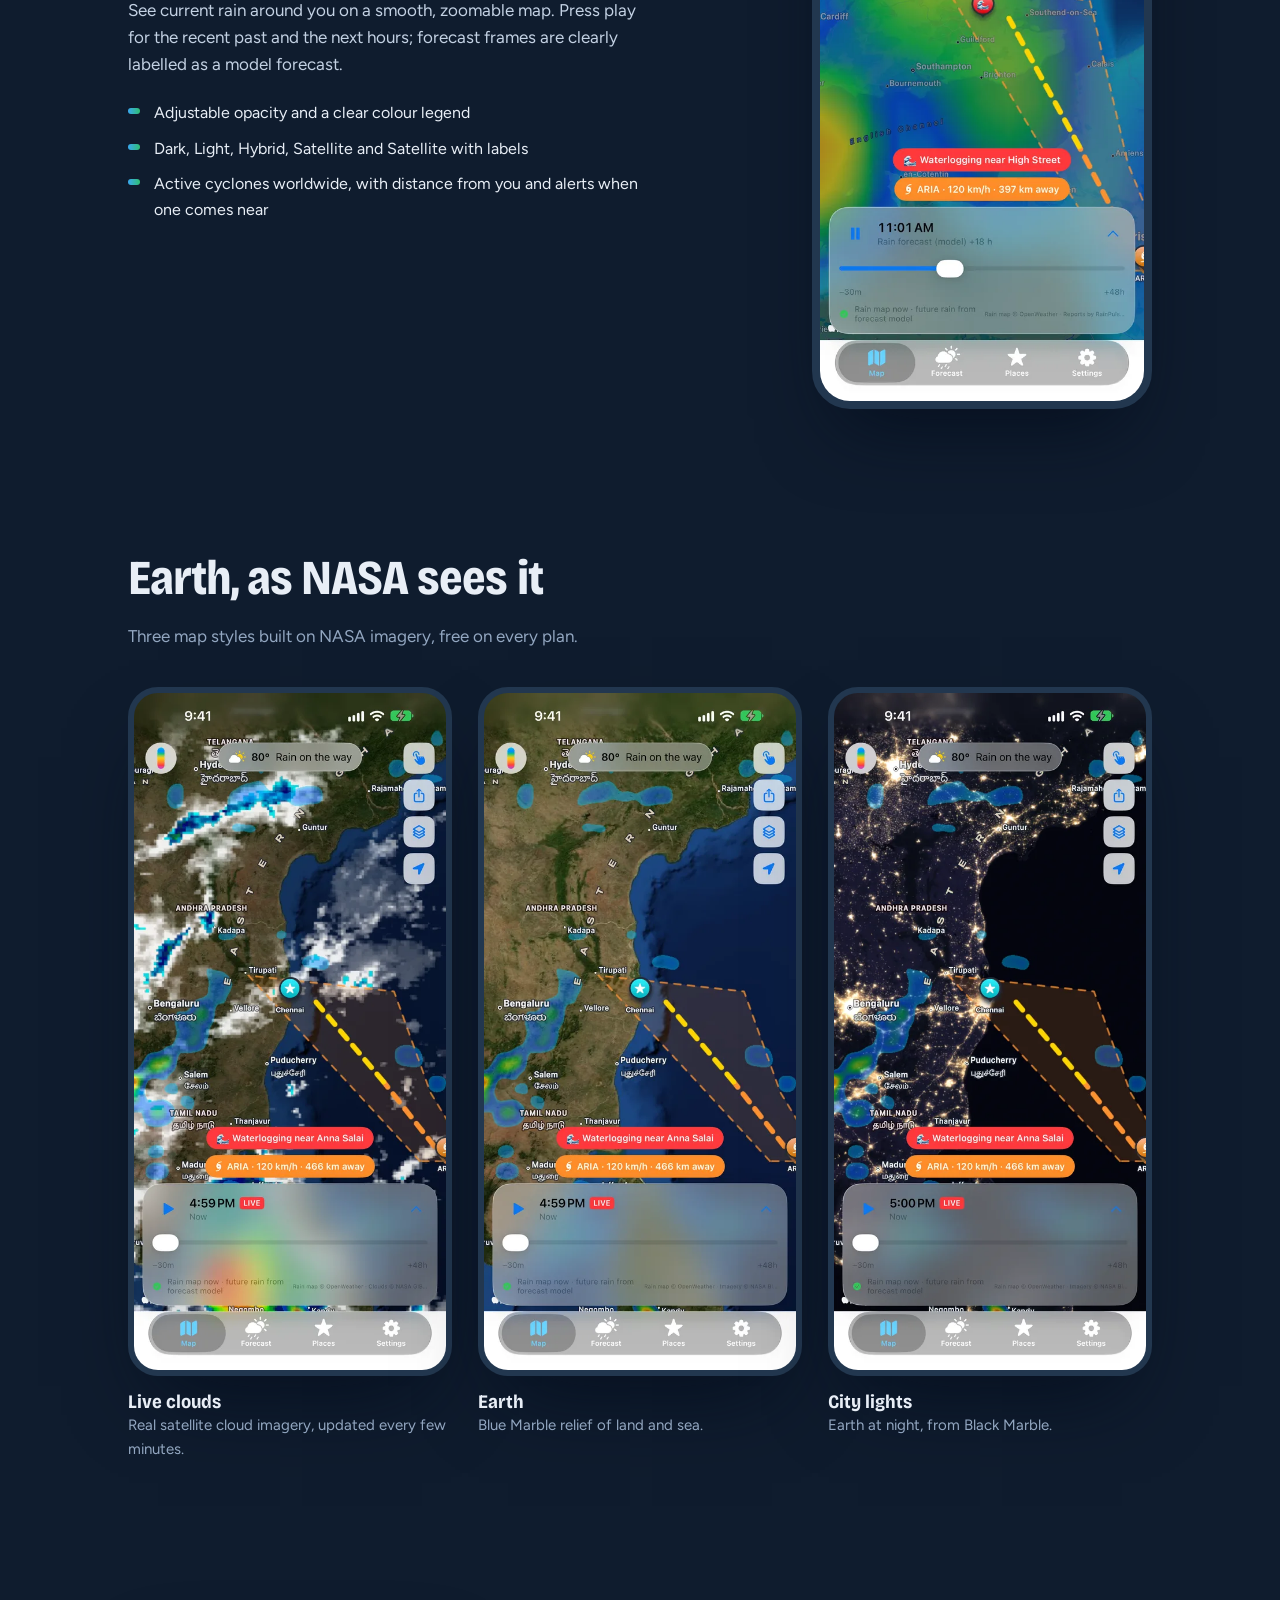
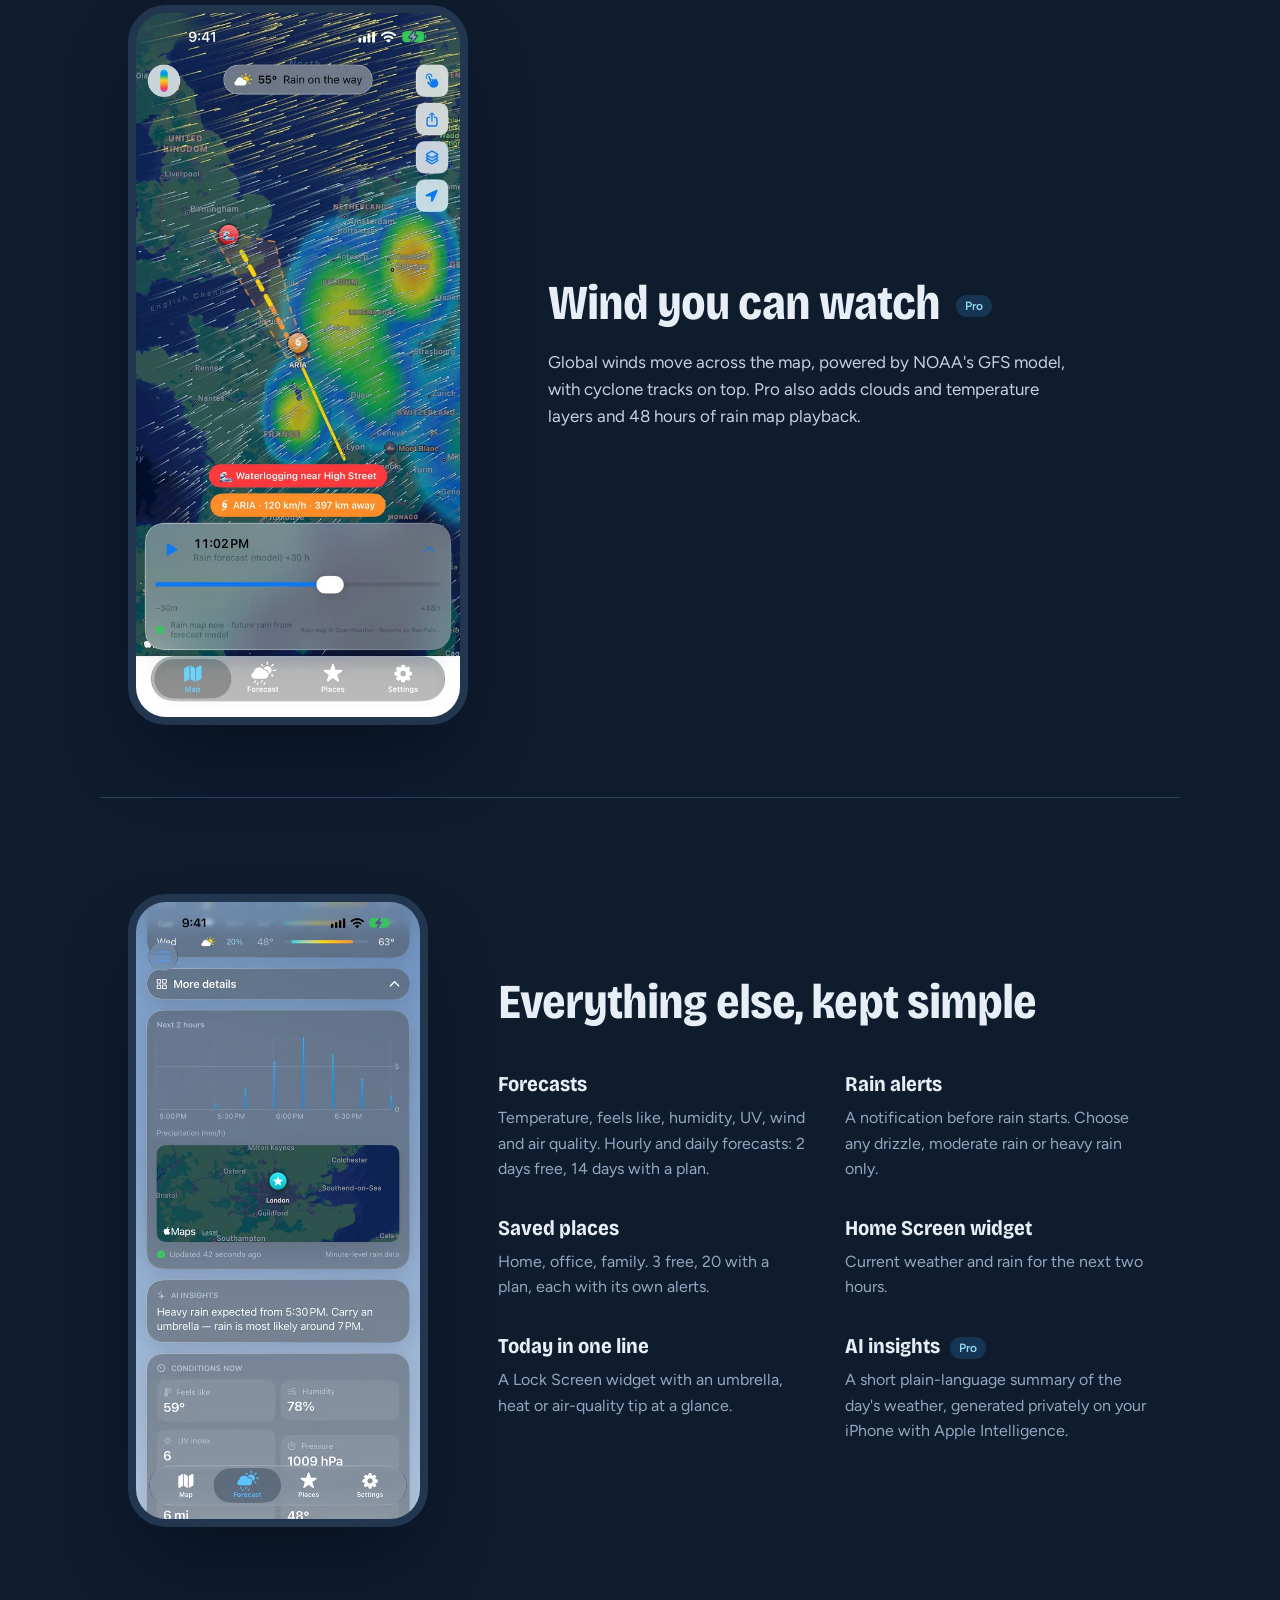
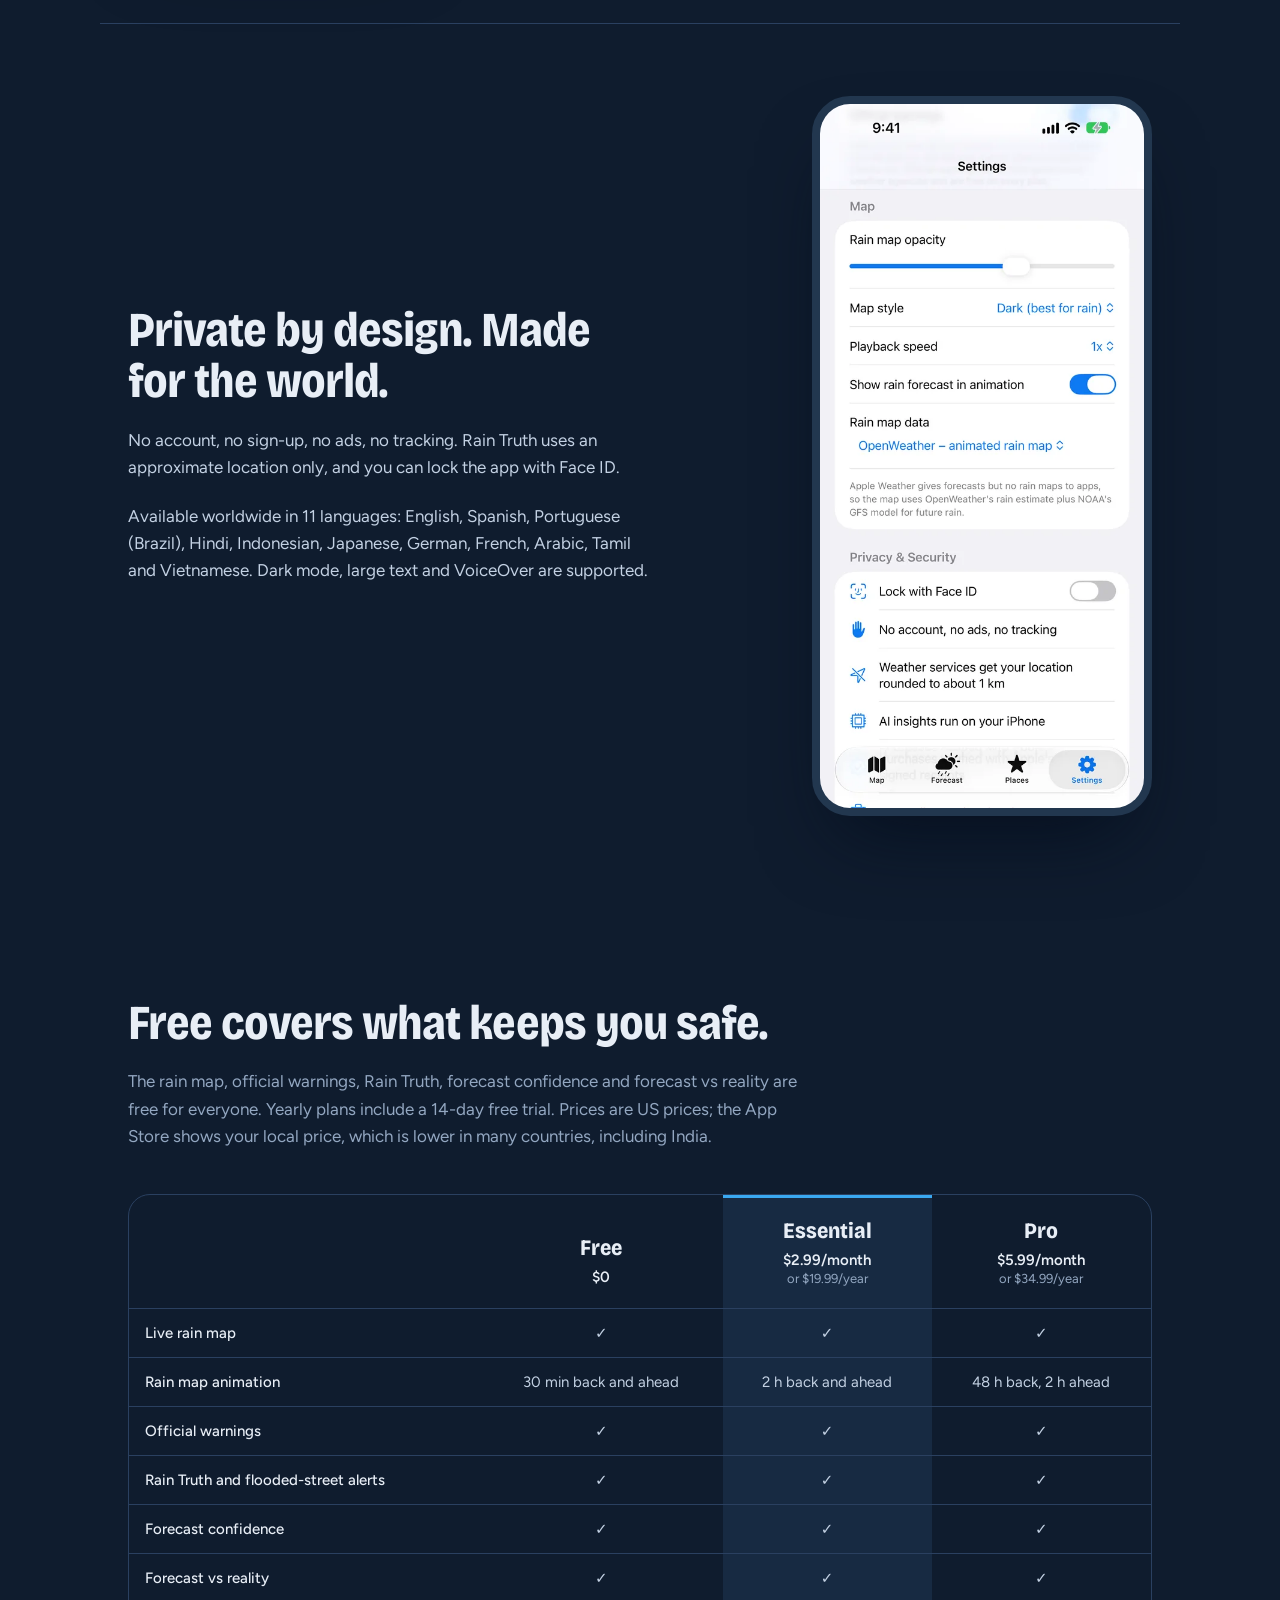
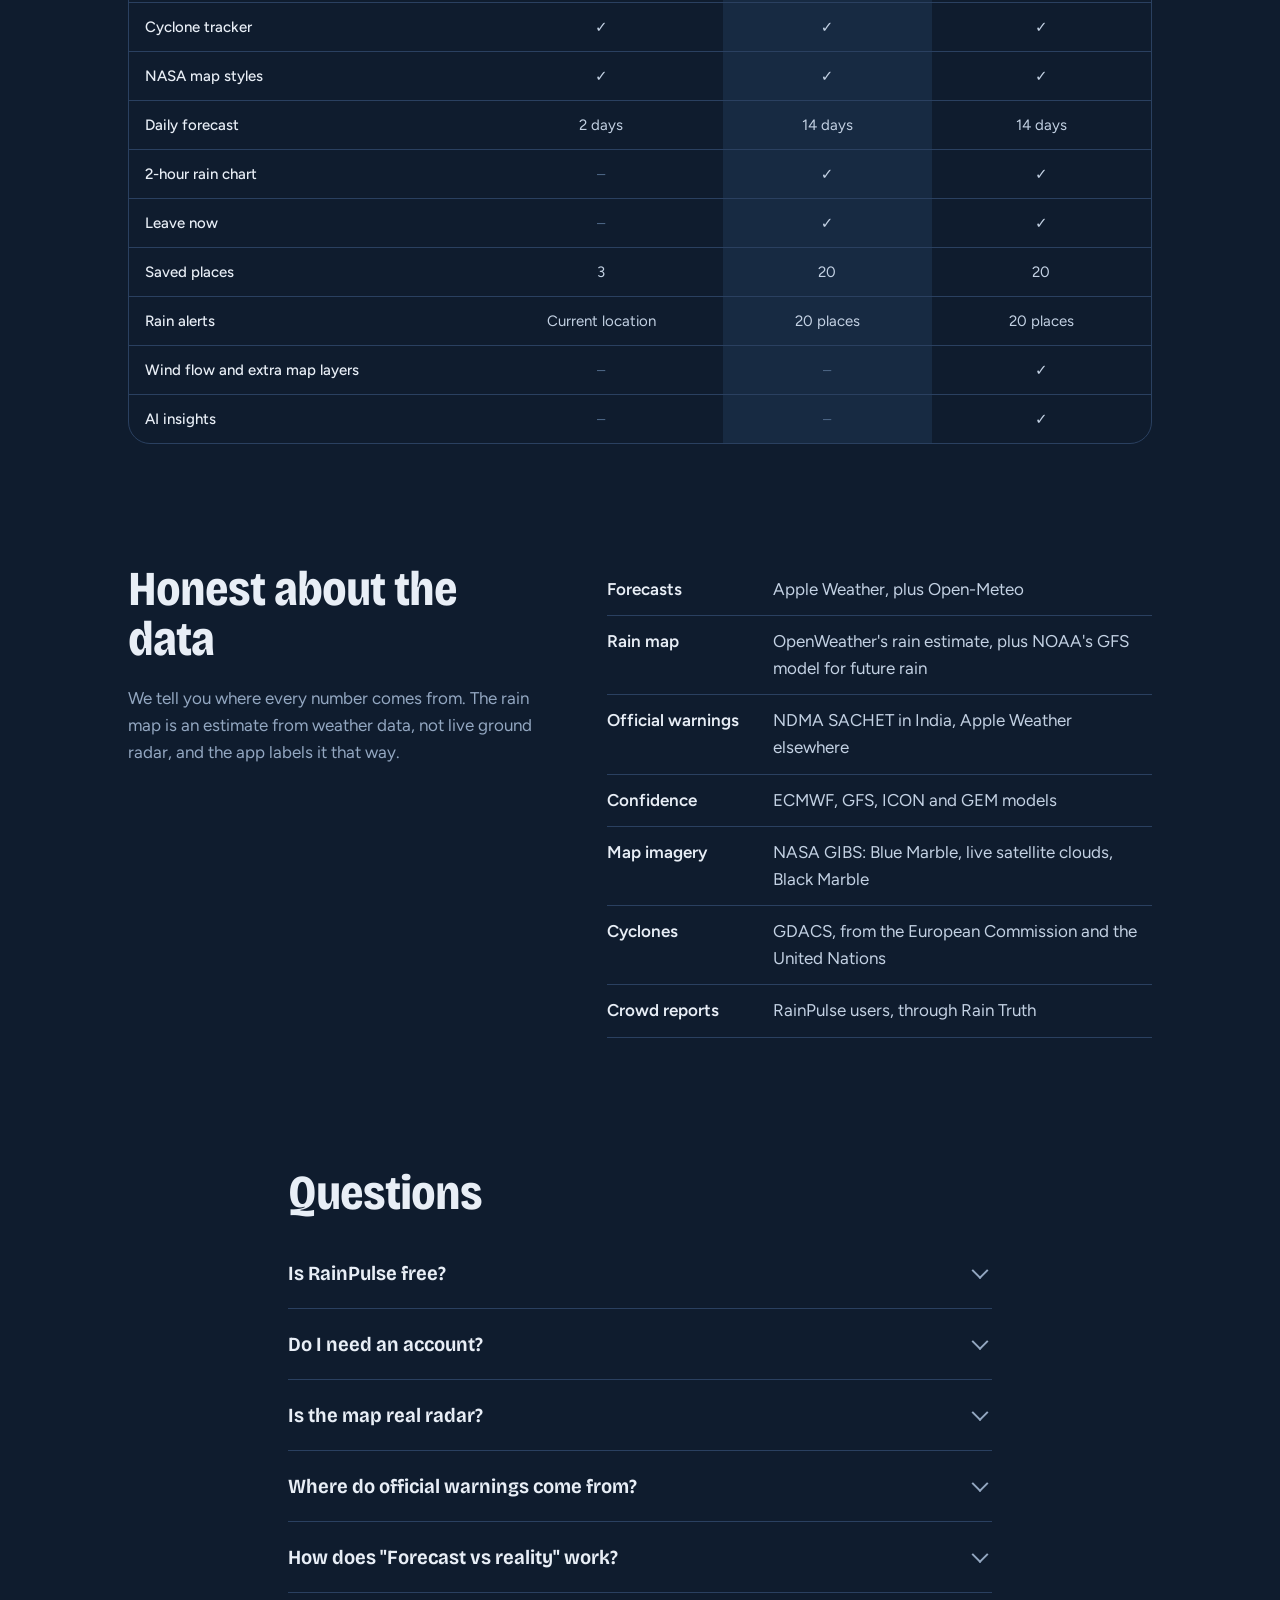
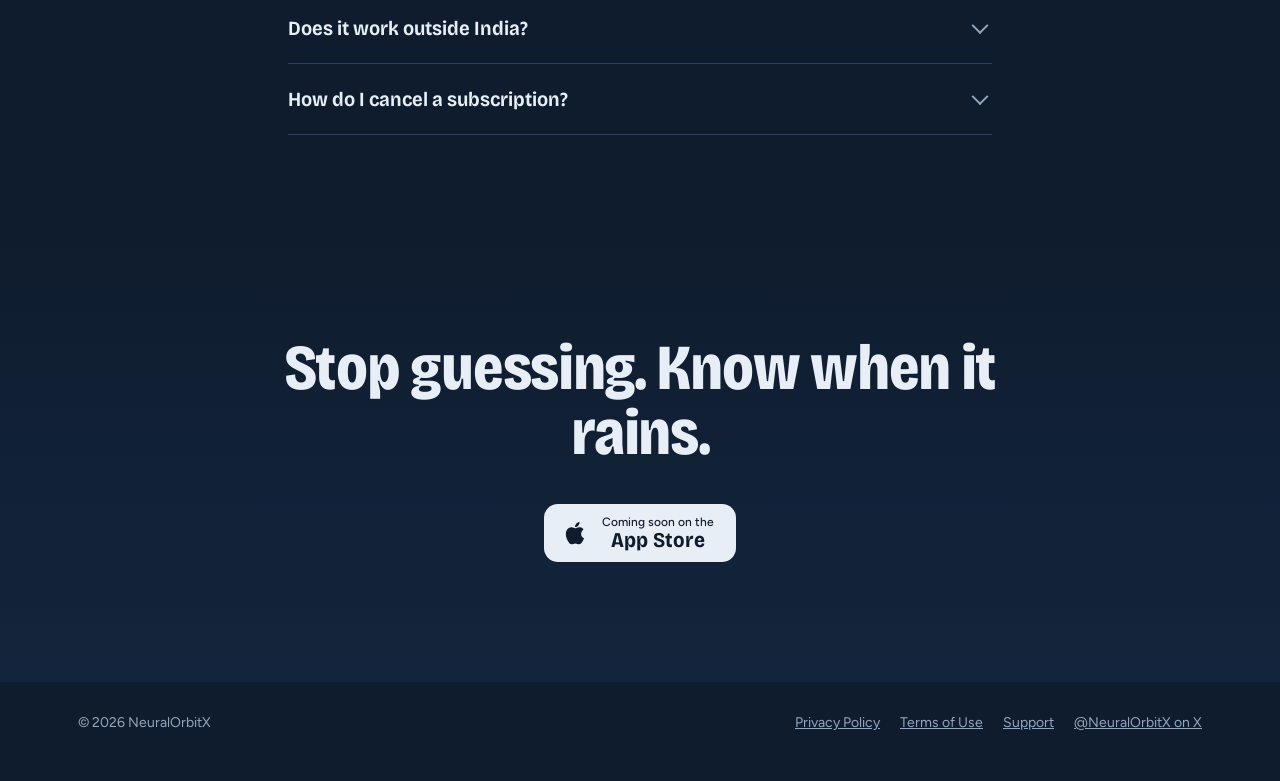
==== commit cd02058a: "Landing page: full feature guide, new app screenshots, plans table, data sources Co-Authored-By: Cla" ====
--- a/docs/index.html
+++ b/docs/index.html
@@ -3,15 +3,15 @@
 <head>
 <meta charset="utf-8">
 <meta name="viewport" content="width=device-width,initial-scale=1,viewport-fit=cover">
-<title>RainPulse: know exactly when it rains — rain map, rain alerts, wind and air quality</title>
-<meta name="description" content="RainPulse tells you when rain starts and stops, minute by minute. Rain Clock, live rain map, rain alerts, flooded-street warnings, cyclone tracking, wind and air quality for every city in the world. For iPhone.">
+<title>RainPulse: Rain Map &amp; Alerts – know exactly when it rains</title>
+<meta name="description" content="Know exactly when it rains, how sure the forecast is, and what's really happening on your street. Live rain map, 2-hour rain forecast, official government warnings, Rain Truth reports and a forecast that keeps score. For iPhone.">
 <meta name="theme-color" content="#0f1c2e">
-<link rel="canonical" href="https://rainpulse.web.app/">
+<link rel="canonical" href="https://rainpulse-app.web.app/">
 <meta property="og:type" content="website">
-<meta property="og:url" content="https://rainpulse.web.app/">
+<meta property="og:url" content="https://rainpulse-app.web.app/">
 <meta property="og:title" content="RainPulse: know exactly when it rains">
-<meta property="og:description" content="A minute-by-minute Rain Clock, live rain map, rain alerts, cyclones, wind and air quality. No account, no ads.">
-<meta property="og:image" content="https://rainpulse.web.app/img/og.png">
+<meta property="og:description" content="Live rain map, minute-by-minute rain forecast, official warnings and rain reports from people near you. The rain app that shows its own track record.">
+<meta property="og:image" content="https://rainpulse-app.web.app/img/og.png">
 <meta name="twitter:card" content="summary_large_image">
 <meta name="twitter:site" content="@NeuralOrbitX">
 <meta name="apple-itunes-app" content="app-id=6838320608">
@@ -19,15 +19,16 @@
 <link rel="apple-touch-icon" href="img/icon-180.png">
 <link rel="preload" href="fonts/bricolage.woff2" as="font" type="font/woff2" crossorigin>
 <link rel="stylesheet" href="site.css">
-<script type="application/ld+json">{"@context":"https://schema.org","@type":"MobileApplication","name":"RainPulse: Rain Map & Alerts","operatingSystem":"iOS","applicationCategory":"WeatherApplication","author":{"@type":"Organization","name":"NeuralOrbitX"},"offers":{"@type":"Offer","price":"0","priceCurrency":"USD"}}</script>
+<script type="application/ld+json">{"@context":"https://schema.org","@type":"MobileApplication","name":"RainPulse: Rain Map & Alerts","operatingSystem":"iOS 17+","applicationCategory":"WeatherApplication","author":{"@type":"Organization","name":"NeuralOrbitX"},"offers":{"@type":"Offer","price":"0","priceCurrency":"USD"}}</script>
 </head>
 <body>
 <a class="skip" href="#main">Skip to content</a>
 <header class="top">
   <a class="brand" href="./"><img src="img/icon-180.png" alt="" width="34" height="34">RainPulse</a>
   <nav aria-label="Main">
+    <a href="#different">Why RainPulse</a>
     <a href="#features">Features</a>
-    <a href="#pricing">Pricing</a>
+    <a href="#pricing">Plans</a>
     <a href="#faq">FAQ</a>
     <a class="store-mini" href="#get" data-store>Get the app</a>
   </nav>
@@ -36,27 +37,34 @@
 <main id="main">
 <section class="hero">
   <div class="hero-copy">
-    <h1>Rain in 18&nbsp;minutes.<br>Dry again by 7:40.</h1>
-    <p class="lede">RainPulse reads the next two hours of rain for where you are, minute by minute, so you know whether to leave now, wait ten minutes, or take the umbrella.</p>
+    <h1>Know exactly when it&nbsp;rains.</h1>
+    <p class="lede">A live rain map, a minute-by-minute 2-hour rain forecast, official government warnings and rain reports from people near you, in one fast, private app.</p>
     <div class="cta-row" id="get">
       <a class="store" href="https://apps.apple.com/app/id6838320608" data-store>
         <svg viewBox="0 0 24 24" aria-hidden="true"><path fill="currentColor" d="M16.4 12.6c0-2.4 2-3.6 2.1-3.7-1.1-1.7-2.9-1.9-3.5-1.9-1.5-.2-2.9.9-3.7.9-.8 0-1.9-.9-3.2-.8-1.6 0-3.1 1-4 2.4-1.7 3-.4 7.4 1.2 9.8.8 1.2 1.8 2.5 3 2.4 1.2 0 1.7-.8 3.1-.8 1.5 0 1.9.8 3.2.8 1.3 0 2.2-1.2 3-2.4.9-1.4 1.3-2.7 1.3-2.8-.1 0-2.5-1-2.5-3.9zM14 5.5c.7-.8 1.1-1.9 1-3-1 0-2.1.7-2.8 1.5-.6.7-1.2 1.8-1 2.9 1 .1 2.1-.6 2.8-1.4z"/></svg>
         <span><small data-store-small>Coming soon on the</small>App Store</span>
       </a>
-      <p class="cta-note">Free to download. iPhone, with Home Screen and Lock Screen widgets.</p>
+      <p class="cta-note">Free for iPhone (iOS 17 or later), with optional Essential and Pro plans.</p>
     </div>
   </div>
 
   <figure class="clock" aria-label="Example Rain Clock showing the next two hours of rain">
-    <svg id="dial" viewBox="0 0 400 400" role="img">
-      <title>Rain Clock: the next 120 minutes of rain around a dial</title>
-      <g id="ticks"></g>
-      <circle cx="200" cy="200" r="118" class="face"/>
-      <line id="hand" x1="200" y1="100" x2="200" y2="74" class="hand"/>
-    </svg>
-    <div class="clock-center" aria-live="polite">
-      <span id="c-head">Rain in 18 min</span>
-      <span id="c-sub">Heavy for 25 min, then easing</span>
+    <div class="dial-wrap">
+      <svg id="dial" viewBox="0 0 400 400" role="img">
+        <title>Rain Clock: the next 120 minutes of rain around a dial</title>
+        <g id="ticks"></g>
+        <circle cx="200" cy="200" r="118" class="face"/>
+        <line id="hand" x1="200" y1="100" x2="200" y2="74" class="hand"/>
+      </svg>
+      <div class="clock-center" aria-live="polite">
+        <span id="c-head">Rain in 18 min</span>
+        <span id="c-sub">Heavy for 25 min, then easing</span>
+      </div>
+      <div class="warn-card" id="warn">
+        <span class="warn-flag">Official warning</span>
+        <strong id="w-title">Heavy rain</strong>
+        <span id="w-meta">India Meteorological Department, for Chennai district, until 9 pm</span>
+      </div>
     </div>
     <figcaption>
       <div class="cities" role="tablist" aria-label="Example cities">
@@ -65,7 +73,7 @@
         <button role="tab" aria-selected="false" data-city="mumbai">Mumbai</button>
         <button role="tab" aria-selected="false" data-city="singapore">Singapore</button>
       </div>
-      <p class="clock-note">An example forecast. Each mark on the ring is one minute; colour shows how hard it rains.</p>
+      <p class="clock-note">The Rain Clock, with example forecasts. Twelve o'clock is now; each mark is one minute, coloured by how hard it rains.</p>
       <ol class="scale" aria-label="Rain intensity colours">
         <li><i style="background:var(--r1)"></i>Drizzle</li>
         <li><i style="background:var(--r2)"></i>Light</li>
@@ -77,107 +85,185 @@
   </figure>
 </section>
 
-<section class="feature split" id="features">
-  <div class="phone"><img src="img/map.webp" alt="RainPulse rain map over England with a cyclone track and the forecast timeline" width="540" height="1170" loading="lazy"></div>
-  <div class="feature-copy">
-    <h2>Watch the rain move toward you</h2>
-    <p>Bold rain colours on a dark map, so showers stand out at a glance. Press play to see the last few hours and where the rain goes next, up to 48 hours ahead.</p>
+<section class="band" id="different">
+  <div class="band-head">
+    <h2>The rain app that shows its own track&nbsp;record.</h2>
+    <p>Most weather apps never tell you whether they were right, or how sure they are. RainPulse tells you both, and checks itself against what people on the street actually see.</p>
+  </div>
+
+  <div class="duo">
+    <article class="proof">
+      <h3>Forecast vs reality</h3>
+      <p>RainPulse saves every 3-hour rain forecast before it happens, then checks what actually fell using rain reports from people nearby. When nobody reported, it uses recorded rainfall and labels it as a model estimate.</p>
+      <div class="score" aria-label="Example: 82 percent of rain forecasts were right here in the last 7 days">
+        <p class="score-num">82%</p>
+        <p class="score-label">of rain forecasts were right here in the last 7 days</p>
+        <ul class="marks" aria-hidden="true">
+          <li class="ok">✓</li><li class="ok">✓</li><li class="ok">✓</li><li class="no">✗</li><li class="ok">✓</li><li class="ok">✓</li><li class="ok">✓</li><li class="ok">✓</li><li class="no">✗</li><li class="ok">✓</li><li class="ok">✓</li>
+        </ul>
+      </div>
+    </article>
+
+    <article class="proof">
+      <h3>Forecast confidence</h3>
+      <p>RainPulse asks four independent global weather models the same question: will it rain in the next 12 hours, and when? Then it says High, Medium or Low confidence, in plain words. Tap to see what each model says.</p>
+      <div class="models" aria-label="Example: 3 of 4 weather models show rain, but disagree on timing">
+        <p class="conf"><span class="pill med">Medium confidence</span>3 of 4 weather models show rain, but disagree on timing: between 3&nbsp;pm and 9&nbsp;pm.</p>
+        <div class="model"><span>ECMWF <small>Europe</small></span><div class="track"><i style="left:25%;width:25%"></i></div></div>
+        <div class="model"><span>GFS <small>United States</small></span><div class="track"><i style="left:45%;width:30%"></i></div></div>
+        <div class="model"><span>ICON <small>Germany</small></span><div class="track"><i style="left:30%;width:40%"></i></div></div>
+        <div class="model"><span>GEM <small>Canada</small></span><div class="track dry"><em>No rain</em></div></div>
+        <div class="axis" aria-hidden="true"><span>Noon</span><span>3 pm</span><span>6 pm</span><span>9 pm</span><span>Midnight</span></div>
+      </div>
+    </article>
+  </div>
+
+  <div class="trio">
+    <article>
+      <h3>Official warnings, free for everyone</h3>
+      <p>In India, warnings come from the government's NDMA SACHET system, which carries IMD, CWC, INCOIS and state disaster authority alerts. The app finds your district on your phone, so your location is never sent. Elsewhere, official alerts come through Apple Weather where available.</p>
+      <p>Shown in the agency's own words, with who issued it and when it expires, always kept apart from RainPulse's own forecasts. Severe warnings send a notification. Safety information is never behind a paywall.</p>
+    </article>
+    <article>
+      <h3>Rain Truth</h3>
+      <p>One tap to report what it's like outside: Dry, Drizzle, Rain, Heavy rain or Flooded street. See how many people near you reported rain in the last 15 minutes, 30 minutes or hour.</p>
+      <p>Anonymous, approximate location only, no account. Satellites and models estimate. Your neighbours know.</p>
+    </article>
+    <article>
+      <h3>Flooded-street alerts</h3>
+      <p>When people nearby report a waterlogged street, RainPulse warns others in the area. Built for monsoon cities, where the real problem isn't the rain but the flooded road on your way home.</p>
+    </article>
+  </div>
+</section>
+
+<section class="feature split">
+  <div class="phones two">
+    <div class="phone"><img src="img/report.webp" alt="The Rain Truth report sheet: Dry, Drizzle, Raining, Heavy rain and Waterlogged street" width="540" height="1170" loading="lazy"></div>
+    <div class="phone"><img src="img/forecast.webp" alt="The forecast screen with the Rain Clock, a cyclone card and a Medium confidence forecast card" width="540" height="1170" loading="lazy"></div>
+  </div>
+  <div class="feature-copy">
+    <h2>Check the forecast against the street</h2>
+    <p>Report the rain in one tap, then see the Rain Clock, the forecast's confidence and what people nearby are reporting on the same screen.</p>
+    <p>With Leave now, tell RainPulse how long your trip is, and it finds the driest window in the next two hours.</p>
+    <p class="quote">"Leave in 25 minutes for a dry 40-minute trip."</p>
+  </div>
+</section>
+
+<section class="feature split flip" id="features">
+  <div class="phone"><img src="img/map.webp" alt="The RainPulse rain map with a waterlogging alert, a cyclone track and the animated timeline" width="540" height="1170" loading="lazy"></div>
+  <div class="feature-copy">
+    <h2>A live rain map you can trust</h2>
+    <p>See current rain around you on a smooth, zoomable map. Press play for the recent past and the next hours; forecast frames are clearly labelled as a model forecast.</p>
     <ul class="ticks">
-      <li>Rain, snow, clouds, wind and temperature layers</li>
-      <li>Your saved places pinned on the map</li>
-      <li>Honest labels: the future rain is a forecast model, and the app says so</li>
+      <li>Adjustable opacity and a clear colour legend</li>
+      <li>Dark, Light, Hybrid, Satellite and Satellite with labels</li>
+      <li>Active cyclones worldwide, with distance from you and alerts when one comes near</li>
     </ul>
   </div>
 </section>
 
+<section class="nasa">
+  <div class="nasa-head">
+    <h2>Earth, as NASA sees it</h2>
+    <p>Three map styles built on NASA imagery, free on every plan.</p>
+  </div>
+  <div class="nasa-row">
+    <figure><div class="phone"><img src="img/style-clouds.webp" alt="NASA live satellite clouds over Chennai and South India" width="540" height="1170" loading="lazy"></div><figcaption><strong>Live clouds</strong>Real satellite cloud imagery, updated every few minutes.</figcaption></figure>
+    <figure><div class="phone"><img src="img/style-earth.webp" alt="NASA Blue Marble relief of land and sea" width="540" height="1170" loading="lazy"></div><figcaption><strong>Earth</strong>Blue Marble relief of land and sea.</figcaption></figure>
+    <figure><div class="phone"><img src="img/style-lights.webp" alt="NASA Earth at night showing city lights" width="540" height="1170" loading="lazy"></div><figcaption><strong>City lights</strong>Earth at night, from Black Marble.</figcaption></figure>
+  </div>
+</section>
+
+<section class="feature split">
+  <div class="phone"><img src="img/wind.webp" alt="Animated wind flow and a cyclone track on the RainPulse map" width="540" height="1170" loading="lazy"></div>
+  <div class="feature-copy">
+    <h2>Wind you can watch <span class="tier">Pro</span></h2>
+    <p>Global winds move across the map, powered by NOAA's GFS model, with cyclone tracks on top. Pro also adds clouds and temperature layers and 48 hours of rain map playback.</p>
+  </div>
+</section>
+
+<section class="more with-phone">
+  <div class="phone"><img src="img/details.webp" alt="More details: the 2-hour rain chart, an AI insight and current conditions" width="540" height="1170" loading="lazy"></div>
+  <div>
+  <h2>Everything else, kept simple</h2>
+  <dl class="more-list">
+    <div><dt>Forecasts</dt><dd>Temperature, feels like, humidity, UV, wind and air quality. Hourly and daily forecasts: 2 days free, 14 days with a plan.</dd></div>
+    <div><dt>Rain alerts</dt><dd>A notification before rain starts. Choose any drizzle, moderate rain or heavy rain only.</dd></div>
+    <div><dt>Saved places</dt><dd>Home, office, family. 3 free, 20 with a plan, each with its own alerts.</dd></div>
+    <div><dt>Home Screen widget</dt><dd>Current weather and rain for the next two hours.</dd></div>
+    <div><dt>Today in one line</dt><dd>A Lock Screen widget with an umbrella, heat or air-quality tip at a glance.</dd></div>
+    <div><dt>AI insights <span class="tier">Pro</span></dt><dd>A short plain-language summary of the day's weather, generated privately on your iPhone with Apple Intelligence.</dd></div>
+  </dl>
+  </div>
+</section>
+
 <section class="feature split flip">
-  <div class="phone"><img src="img/wind.webp" alt="Animated wind flow and a cyclone forecast track on the RainPulse map" width="540" height="1170" loading="lazy"></div>
-  <div class="feature-copy">
-    <h2>Cyclones and wind, without the clutter</h2>
-    <p>Animated wind flow shows which way the weather is coming from. When a cyclone forms, RainPulse draws its forecast track and cone and tells you how far it is from your places.</p>
-    <ul class="ticks">
-      <li>Storm tracks from official forecast centres</li>
-      <li>Official government weather warnings for your area</li>
-      <li>Gusts and air quality on the same screen</li>
-    </ul>
-  </div>
-</section>
-
-<section class="more">
-  <h2>Made for cities where rain changes plans</h2>
-  <dl class="more-list">
-    <div><dt>Leave-now window</dt><dd>Finds the longest dry gap in the next two hours and tells you when to go.</dd></div>
-    <div><dt>Flooded-street alerts</dt><dd>Warns you when heavy rain is likely to waterlog roads near your saved places.</dd></div>
-    <div><dt>Rain Truth</dt><dd>People nearby report what they actually see, so the map is checked against the street.</dd></div>
-    <div><dt>Forecast confidence</dt><dd>Every rain call shows how sure the forecast is, and the app keeps a record of how often it was right.</dd></div>
-    <div><dt>Lock Screen one-liner</dt><dd>"Dry until 6:15, light rain after" — the answer without opening the app.</dd></div>
-    <div><dt>Rain alerts</dt><dd>A heads-up before rain reaches you or up to 20 places you care about.</dd></div>
+  <div class="phone"><img src="img/privacy.webp" alt="RainPulse privacy settings: Face ID lock, no account, no ads, no tracking, approximate location" width="540" height="1170" loading="lazy"></div>
+  <div class="feature-copy">
+    <h2>Private by design. Made for the world.</h2>
+    <p>No account, no sign-up, no ads, no tracking. Rain Truth uses an approximate location only, and you can lock the app with Face ID.</p>
+    <p>Available worldwide in 11 languages: English, Spanish, Portuguese (Brazil), Hindi, Indonesian, Japanese, German, French, Arabic, Tamil and Vietnamese. Dark mode, large text and VoiceOver are supported.</p>
+  </div>
+</section>
+
+<section class="pricing" id="pricing">
+  <h2>Free covers what keeps you safe.</h2>
+  <p class="pricing-lede">The rain map, official warnings, Rain Truth, forecast confidence and forecast vs reality are free for everyone. Yearly plans include a 14-day free trial. Prices are US prices; the App Store shows your local price, which is lower in many countries, including India.</p>
+  <div class="table-wrap">
+  <table class="plans-table">
+    <thead>
+      <tr><th scope="col"><span class="sr">Feature</span></th><th scope="col">Free<span class="pp">$0</span></th><th scope="col" class="hl">Essential<span class="pp">$2.99/month<small>or $19.99/year</small></span></th><th scope="col">Pro<span class="pp">$5.99/month<small>or $34.99/year</small></span></th></tr>
+    </thead>
+    <tbody>
+      <tr><th scope="row">Live rain map</th><td>✓</td><td class="hl">✓</td><td>✓</td></tr>
+      <tr><th scope="row">Rain map animation</th><td>30 min back and ahead</td><td class="hl">2 h back and ahead</td><td>48 h back, 2 h ahead</td></tr>
+      <tr><th scope="row">Official warnings</th><td>✓</td><td class="hl">✓</td><td>✓</td></tr>
+      <tr><th scope="row">Rain Truth and flooded-street alerts</th><td>✓</td><td class="hl">✓</td><td>✓</td></tr>
+      <tr><th scope="row">Forecast confidence</th><td>✓</td><td class="hl">✓</td><td>✓</td></tr>
+      <tr><th scope="row">Forecast vs reality</th><td>✓</td><td class="hl">✓</td><td>✓</td></tr>
+      <tr><th scope="row">Cyclone tracker</th><td>✓</td><td class="hl">✓</td><td>✓</td></tr>
+      <tr><th scope="row">NASA map styles</th><td>✓</td><td class="hl">✓</td><td>✓</td></tr>
+      <tr><th scope="row">Daily forecast</th><td>2 days</td><td class="hl">14 days</td><td>14 days</td></tr>
+      <tr><th scope="row">2-hour rain chart</th><td class="no">–</td><td class="hl">✓</td><td>✓</td></tr>
+      <tr><th scope="row">Leave now</th><td class="no">–</td><td class="hl">✓</td><td>✓</td></tr>
+      <tr><th scope="row">Saved places</th><td>3</td><td class="hl">20</td><td>20</td></tr>
+      <tr><th scope="row">Rain alerts</th><td>Current location</td><td class="hl">20 places</td><td>20 places</td></tr>
+      <tr><th scope="row">Wind flow and extra map layers</th><td class="no">–</td><td class="hl no">–</td><td>✓</td></tr>
+      <tr><th scope="row">AI insights</th><td class="no">–</td><td class="hl no">–</td><td>✓</td></tr>
+    </tbody>
+  </table>
+  </div>
+</section>
+
+<section class="data">
+  <div>
+    <h2>Honest about the data</h2>
+    <p>We tell you where every number comes from. The rain map is an estimate from weather data, not live ground radar, and the app labels it that way.</p>
+  </div>
+  <dl class="sources">
+    <div><dt>Forecasts</dt><dd>Apple Weather, plus Open-Meteo</dd></div>
+    <div><dt>Rain map</dt><dd>OpenWeather's rain estimate, plus NOAA's GFS model for future rain</dd></div>
+    <div><dt>Official warnings</dt><dd>NDMA SACHET in India, Apple Weather elsewhere</dd></div>
+    <div><dt>Confidence</dt><dd>ECMWF, GFS, ICON and GEM models</dd></div>
+    <div><dt>Map imagery</dt><dd>NASA GIBS: Blue Marble, live satellite clouds, Black Marble</dd></div>
+    <div><dt>Cyclones</dt><dd>GDACS, from the European Commission and the United Nations</dd></div>
+    <div><dt>Crowd reports</dt><dd>RainPulse users, through Rain Truth</dd></div>
   </dl>
-</section>
-
-<section class="feature split">
-  <div class="phone"><img src="img/conditions.webp" alt="RainPulse conditions: rain from 1 PM, no snow, wind 9 mph, air quality 62, hourly and 14-day forecast" width="540" height="1170" loading="lazy"></div>
-  <div class="feature-copy">
-    <h2>Rain, snow, wind and air quality. That's the screen.</h2>
-    <p>Four answers at the top, then the hourly and 14-day forecast. °C or °F and mm or inches follow your region automatically. Available in 10 languages, including Hindi and Tamil.</p>
-    <ul class="ticks">
-      <li>No account, no ads, no tracking</li>
-      <li>Optional Face ID lock</li>
-      <li>Forecasts from Apple Weather, with Open-Meteo as backup</li>
-    </ul>
-  </div>
-</section>
-
-<section class="pricing" id="pricing">
-  <h2>Start free. Upgrade when rain matters.</h2>
-  <p class="pricing-lede">The yearly plans come with a 2-week free trial. Prices below are US prices; the App Store shows your local price, which is lower in many countries, including India.</p>
-  <div class="plans">
-    <article class="plan">
-      <h3>Free</h3>
-      <p class="price">$0</p>
-      <ul>
-        <li>Live rain map</li>
-        <li>Current conditions and hourly forecast</li>
-        <li>Wind and air quality</li>
-        <li>Cyclone tracks and official warnings</li>
-      </ul>
-    </article>
-    <article class="plan main">
-      <h3>Essential</h3>
-      <p class="price">$2.99<span>/month</span></p>
-      <p class="alt">or $19.99 a year</p>
-      <ul>
-        <li>2-hour rain map forecast and history</li>
-        <li>Minute-by-minute Rain Clock</li>
-        <li>14-day forecast</li>
-        <li>Rain alerts for up to 20 places</li>
-        <li>All widget sizes</li>
-      </ul>
-    </article>
-    <article class="plan">
-      <h3>Pro</h3>
-      <p class="price">$5.99<span>/month</span></p>
-      <p class="alt">or $34.99 a year</p>
-      <ul>
-        <li>Everything in Essential</li>
-        <li>48-hour rain map playback</li>
-        <li>Clouds, wind and temperature map layers</li>
-      </ul>
-    </article>
-  </div>
 </section>
 
 <section class="faq" id="faq">
   <h2>Questions</h2>
-  <details><summary>Is the rain map real radar?</summary><p>No, and we say so. The map shows a rain estimate built from satellite data and forecast models, which works everywhere in the world, including places with no radar coverage. Rain Truth reports from people nearby help check it against what is actually falling.</p></details>
-  <details><summary>Does it work in my city?</summary><p>Yes. RainPulse covers every city in the world. Rain alerts, the Rain Clock and the 14-day forecast work wherever you are; official warnings appear where a national weather service publishes them.</p></details>
-  <details><summary>What does RainPulse do with my location?</summary><p>It sends approximate coordinates to the weather services to fetch your forecast. There is no account, nothing is sold, and nothing is used for tracking. The full details are in the <a href="privacy.html">privacy policy</a>.</p></details>
+  <details><summary>Is RainPulse free?</summary><p>Yes. The rain map, official warnings, Rain Truth, forecast confidence and forecast vs reality are all free. Essential and Pro add longer forecasts, the 2-hour rain chart, more places, wind flow and AI insights.</p></details>
+  <details><summary>Do I need an account?</summary><p>No. There's no sign-up of any kind.</p></details>
+  <details><summary>Is the map real radar?</summary><p>No. It's a rain estimate from weather data, plus a model forecast for future rain, and RainPulse labels it that way. Rain Truth adds what people on the ground actually see.</p></details>
+  <details><summary>Where do official warnings come from?</summary><p>Government weather agencies only: NDMA SACHET in India, and Apple Weather's official alerts in other countries.</p></details>
+  <details><summary>How does "Forecast vs reality" work?</summary><p>RainPulse saves each forecast, then checks it against Rain Truth reports, or recorded rainfall when nobody reported, and shows how often it was right.</p></details>
+  <details><summary>Does it work outside India?</summary><p>Yes, worldwide. Official warnings and crowd reports are strongest where more people use the app.</p></details>
   <details><summary>How do I cancel a subscription?</summary><p>In your iPhone's Settings, tap your name, then Subscriptions. Subscriptions renew automatically unless you cancel at least 24 hours before the end of the period.</p></details>
-  <details><summary>I need help with something else.</summary><p>Visit the <a href="support.html">support page</a> and we'll get back to you.</p></details>
 </section>
 
 <section class="closer">
-  <p class="closer-line">Next time the sky turns grey, you'll already know.</p>
+  <p class="closer-line">Stop guessing. Know when it rains.</p>
   <a class="store" href="https://apps.apple.com/app/id6838320608" data-store>
     <svg viewBox="0 0 24 24" aria-hidden="true"><path fill="currentColor" d="M16.4 12.6c0-2.4 2-3.6 2.1-3.7-1.1-1.7-2.9-1.9-3.5-1.9-1.5-.2-2.9.9-3.7.9-.8 0-1.9-.9-3.2-.8-1.6 0-3.1 1-4 2.4-1.7 3-.4 7.4 1.2 9.8.8 1.2 1.8 2.5 3 2.4 1.2 0 1.7-.8 3.1-.8 1.5 0 1.9.8 3.2.8 1.3 0 2.2-1.2 3-2.4.9-1.4 1.3-2.7 1.3-2.8-.1 0-2.5-1-2.5-3.9zM14 5.5c.7-.8 1.1-1.9 1-3-1 0-2.1.7-2.8 1.5-.6.7-1.2 1.8-1 2.9 1 .1 2.1-.6 2.8-1.4z"/></svg>
     <span><small data-store-small>Coming soon on the</small>App Store</span>
@@ -186,8 +272,8 @@
 </main>
 
 <footer class="foot">
-  <p>© 2026 NeuralOrbitX. Weather data from Apple Weather, Open-Meteo, OpenWeather and NASA.</p>
-  <p><a href="privacy.html">Privacy policy</a><a href="support.html">Support</a><a href="https://x.com/NeuralOrbitX">@NeuralOrbitX on X</a></p>
+  <p>© 2026 NeuralOrbitX</p>
+  <p><a href="privacy">Privacy Policy</a><a href="https://www.apple.com/legal/internet-services/itunes/dev/stdeula/">Terms of Use</a><a href="support">Support</a><a href="https://x.com/NeuralOrbitX">@NeuralOrbitX on X</a></p>
 </footer>
 
 <script src="site.js"></script>
--- a/docs/site.css
+++ b/docs/site.css
@@ -49,7 +49,9 @@
 #dial .hand{transform-origin:200px 200px;transform-box:view-box;stroke:var(--paper);stroke-width:3;stroke-linecap:round;opacity:.85}
 #dial .pin{fill:var(--paper)}
 #dial .hour{fill:var(--mute);font:500 13px var(--body)}
-.clock-center{position:absolute;top:0;left:0;right:0;aspect-ratio:1;max-width:460px;margin:0 auto;display:flex;flex-direction:column;align-items:center;justify-content:center;text-align:center;pointer-events:none;padding:0 27%}
+.dial-wrap{position:relative;width:min(460px,100%)}
+#dial{width:100%}
+.clock-center{position:absolute;inset:0;display:flex;flex-direction:column;align-items:center;justify-content:center;text-align:center;pointer-events:none;padding:0 27%}
 #c-head{font:800 clamp(24px,2.6vw,32px)/1.02 var(--display);font-variation-settings:"wdth" 82}
 #c-sub{color:var(--mute);font-size:14px;margin-top:8px;line-height:1.35}
 .clock figcaption{display:flex;flex-direction:column;align-items:center;gap:14px;margin-top:10px}
@@ -111,7 +113,93 @@
 .foot p{margin:0;display:flex;flex-wrap:wrap;gap:20px}
 .foot a{color:var(--mute)}.foot a:hover{color:var(--paper)}
 
+
+/* official warning card on the clock */
+.warn-card{position:absolute;right:-6%;bottom:2%;width:min(250px,62%);background:#f3e9d2;color:#3a2a10;border-radius:14px;padding:11px 14px 12px;box-shadow:0 18px 40px -16px rgba(0,0,0,.7);display:flex;flex-direction:column;gap:2px;transition:opacity .3s,transform .3s}
+.warn-card.off{opacity:0;transform:translateY(8px);pointer-events:none}
+.warn-flag{font-size:12px;font-weight:600;color:#9a4b00;display:flex;align-items:center;gap:6px}
+.warn-flag::before{content:"";width:8px;height:8px;border-radius:50%;background:#e07800}
+.warn-card strong{font:750 18px/1.15 var(--display);font-stretch:88%}
+.warn-card span:last-child{font-size:12.5px;line-height:1.35;color:#6b5530}
+
+/* what makes it different */
+.band{max-width:1180px;margin:0 auto;padding:96px 28px 40px}
+.band-head{max-width:46em;margin-bottom:48px}
+.band-head p{color:#c3d1e3;font-size:19px;margin:0}
+.duo{display:grid;grid-template-columns:1fr 1fr;gap:22px}
+.proof{background:var(--slate);border:1px solid var(--line);border-radius:26px;padding:34px 34px 30px;display:flex;flex-direction:column}
+.proof h3,.trio h3{font:750 26px/1.15 var(--display);font-stretch:85%;margin:0 0 12px}
+.proof>p{color:#c3d1e3;margin:0 0 26px;font-size:16px}
+.score{margin-top:auto;background:var(--ink);border-radius:18px;padding:22px 24px}
+.score-num{font:800 72px/.9 var(--display);font-stretch:78%;margin:0;color:var(--r3)}
+.score-label{margin:8px 0 16px;color:var(--paper)}
+.marks{list-style:none;display:flex;flex-wrap:wrap;gap:6px;margin:0;padding:0}
+.marks li{width:28px;height:28px;border-radius:8px;display:grid;place-items:center;font-weight:700;font-size:14px}
+.marks .ok{background:rgba(47,191,113,.16);color:var(--r3)}
+.marks .no{background:rgba(239,90,138,.16);color:var(--r5)}
+.models{margin-top:auto;background:var(--ink);border-radius:18px;padding:20px 22px}
+.conf{margin:0 0 16px;font-size:15px}
+.pill{display:inline-block;font-size:12.5px;font-weight:600;padding:3px 10px;border-radius:999px;margin-right:8px}
+.pill.med{background:rgba(245,198,60,.18);color:var(--r4)}
+.model{display:grid;grid-template-columns:120px 1fr;align-items:center;gap:12px;margin:9px 0}
+.model span{font-weight:600;font-size:14px}
+.model small{display:block;font-weight:400;color:var(--mute);font-size:12px}
+.track{position:relative;height:12px;border-radius:6px;background:#22374f}
+.track i{position:absolute;top:0;bottom:0;border-radius:6px;background:linear-gradient(90deg,var(--r2),var(--r3))}
+.track.dry{background:none;border:1px dashed var(--line);height:22px;display:flex;align-items:center;padding-left:10px}
+.track em{font-style:normal;font-size:12.5px;color:var(--mute)}
+.axis{display:flex;justify-content:space-between;margin-left:132px;font-size:11.5px;color:var(--mute);margin-top:6px}
+.trio{display:grid;grid-template-columns:1.3fr 1fr 1fr;gap:48px;margin-top:64px;padding-top:44px;border-top:1px solid var(--line)}
+.trio p{color:var(--mute);font-size:16px;margin:0 0 12px}
+.phones.two{display:grid;grid-template-columns:1fr 1fr;gap:16px}
+.phones.two .phone{border-radius:28px;border-width:6px}
+.split:has(.phones.two){grid-template-columns:minmax(0,460px) 1fr}
+.quote{font:700 24px/1.25 var(--display);font-stretch:88%;color:var(--paper)!important;border-left:3px solid var(--r3);padding-left:16px}
+.tier{font:600 12px/1 var(--body);vertical-align:middle;background:rgba(58,168,240,.18);color:var(--r1);padding:4px 9px;border-radius:999px;letter-spacing:0;margin-left:6px}
+
+/* NASA styles */
+.nasa{max-width:1080px;margin:0 auto;padding:72px 28px}
+.nasa-head{margin-bottom:36px}.nasa-head p{color:var(--mute);margin:0}
+.nasa-row{display:grid;grid-template-columns:repeat(3,1fr);gap:26px}
+.nasa-row figure{margin:0}
+.nasa-row .phone{border-radius:30px;border-width:6px}
+.nasa-row figcaption{margin-top:14px;color:var(--mute);font-size:15px}
+.nasa-row figcaption strong{display:block;color:var(--paper);font:700 19px var(--display);font-stretch:88%}
+
+/* plans table */
+.table-wrap{overflow-x:auto;border:1px solid var(--line);border-radius:22px}
+.plans-table{width:100%;border-collapse:collapse;font-size:15px;min-width:620px}
+.plans-table th,.plans-table td{padding:12px 16px;text-align:center;border-bottom:1px solid var(--line)}
+.plans-table tbody tr:last-child>*{border-bottom:0}
+.plans-table tbody th{text-align:left;font-weight:500;color:var(--paper)}
+.plans-table thead th{font:750 22px/1.1 var(--display);font-stretch:88%;padding:24px 16px 20px;vertical-align:bottom}
+.pp{display:block;font:600 15px/1.3 var(--body);color:var(--paper);margin-top:8px}
+.pp small{display:block;font-weight:400;color:var(--mute);font-size:13px}
+.plans-table .hl{background:var(--slate)}
+.plans-table thead .hl{box-shadow:inset 0 3px 0 var(--r2)}
+.plans-table td.no{color:#4a6382}
+.plans-table td{color:#c3d1e3}
+.sr{position:absolute;width:1px;height:1px;overflow:hidden;clip:rect(0 0 0 0)}
+
+/* data sources */
+.data{max-width:1080px;margin:0 auto;padding:40px 28px 70px;display:grid;grid-template-columns:1fr 1.3fr;gap:60px}
+.data>div p{color:var(--mute)}
+.sources{margin:0;display:grid;gap:0}
+.sources div{display:grid;grid-template-columns:150px 1fr;gap:16px;padding:12px 0;border-bottom:1px solid var(--line)}
+.sources dt{font-weight:600}.sources dd{margin:0;color:#c3d1e3}
+
+.more.with-phone{display:grid;grid-template-columns:minmax(0,300px) 1fr;gap:70px;align-items:center}
+.more.with-phone .more-list{grid-template-columns:1fr 1fr;gap:34px 40px}
 @media (max-width:900px){
+  .more.with-phone{grid-template-columns:1fr}
+  .more.with-phone .phone{order:2;max-width:300px;margin:0 auto}
+  .duo,.trio,.data{grid-template-columns:1fr}
+  .trio{gap:30px}
+  .split:has(.phones.two){grid-template-columns:1fr}
+  .phones.two{max-width:440px;margin:0 auto;order:2}
+  .nasa-row{grid-template-columns:repeat(3,minmax(200px,1fr));overflow-x:auto;scroll-snap-type:x mandatory;padding-bottom:8px}
+  .nasa-row figure{scroll-snap-align:start}
+  .warn-card{right:0}
   .hero{grid-template-columns:1fr;padding-top:28px;gap:48px}
   .split,.split.flip{grid-template-columns:1fr;gap:44px}
   .split .phone,.split.flip .phone{order:2;max-width:300px;margin:0 auto}
@@ -120,6 +208,17 @@
   .top nav a:not(.store-mini){display:none}
 }
 @media (max-width:560px){
+  .proof{padding:24px 20px}
+  .plans-table{min-width:0;font-size:13px}
+  .plans-table th,.plans-table td{padding:10px 6px}
+  .plans-table tbody th{width:38%;padding-left:12px}
+  .plans-table thead th{font-size:17px;padding:18px 4px 14px}
+  .pp{font-size:12.5px}.pp small{font-size:11px}
+  .warn-card{position:static;width:auto;margin:6px 8px 0}
+  .axis span:nth-child(2),.axis span:nth-child(4){display:none}
+  .model{grid-template-columns:90px 1fr}.axis{margin-left:102px}
+  .sources div{grid-template-columns:1fr;gap:2px}
+  .band{padding-left:22px;padding-right:22px}
   .cities button{padding:7px 10px;font-size:13.5px}
   .cities{gap:2px}
   body{font-size:16px}
